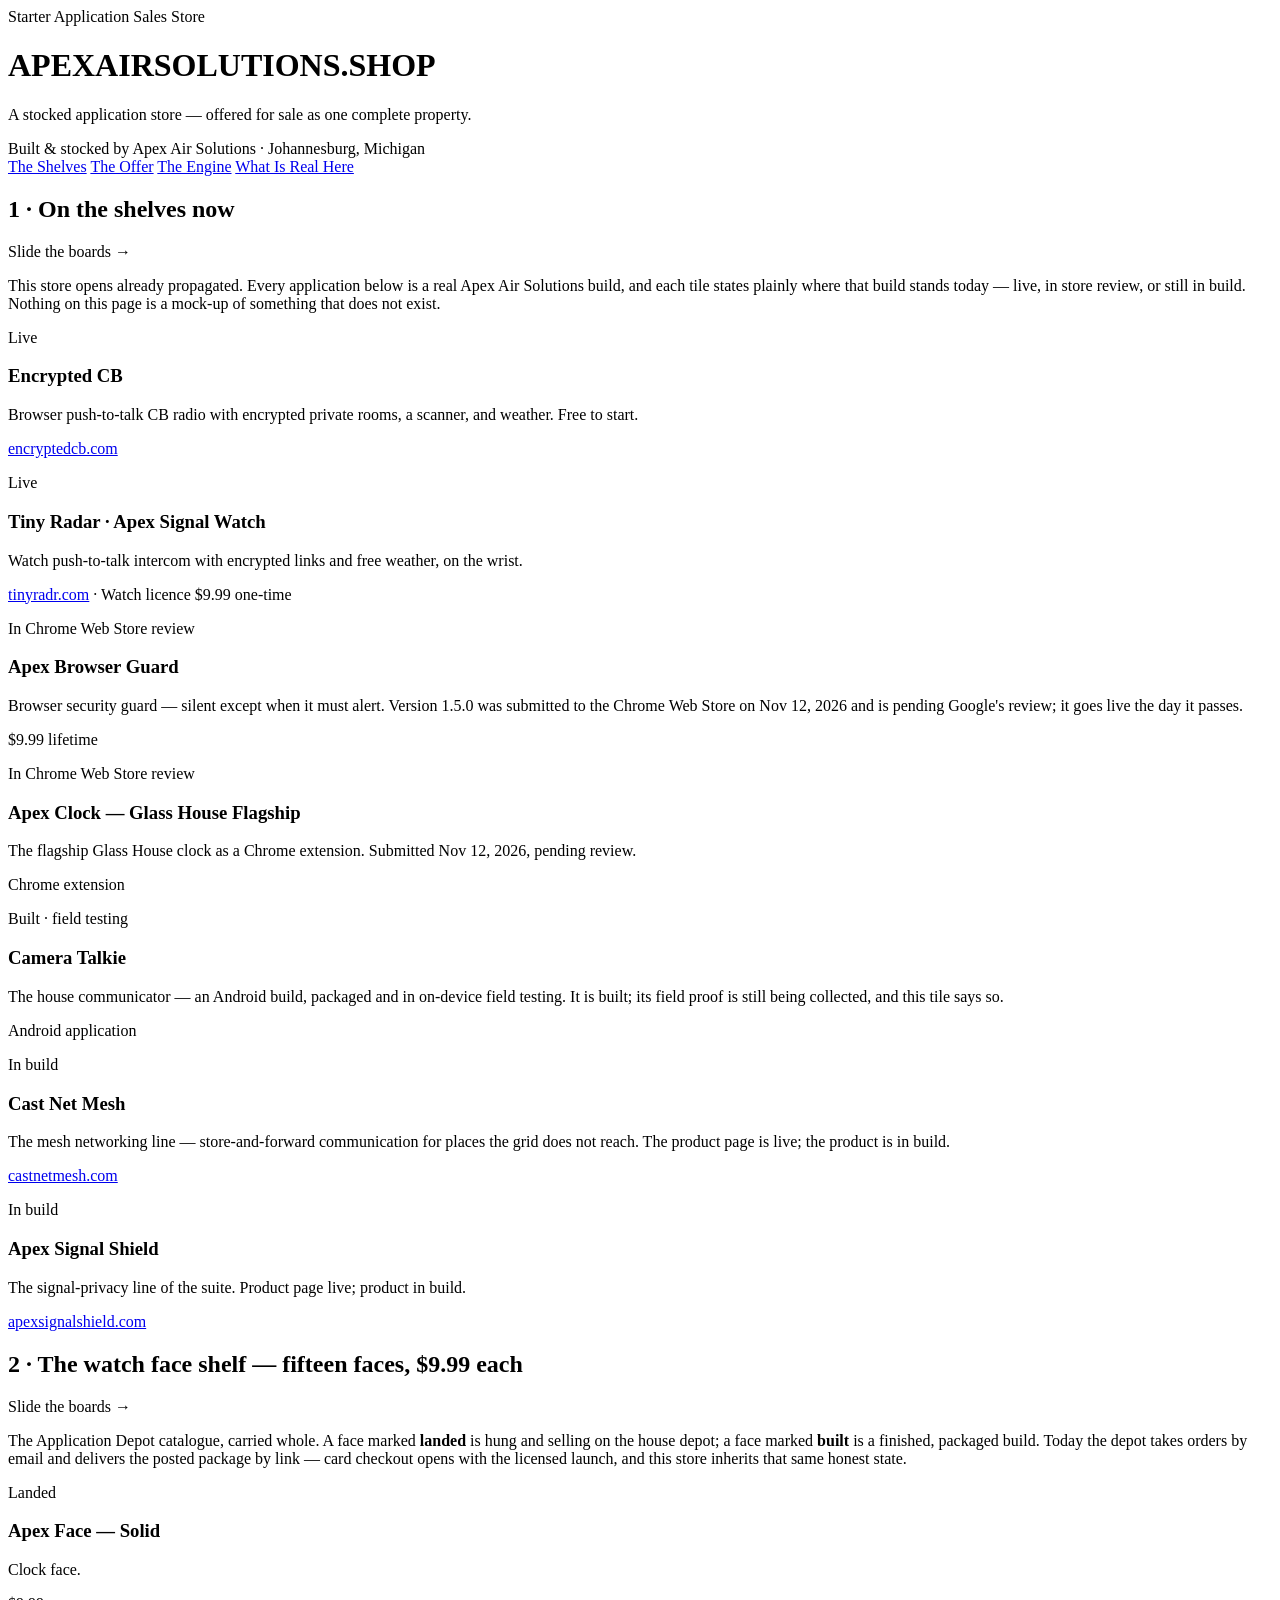
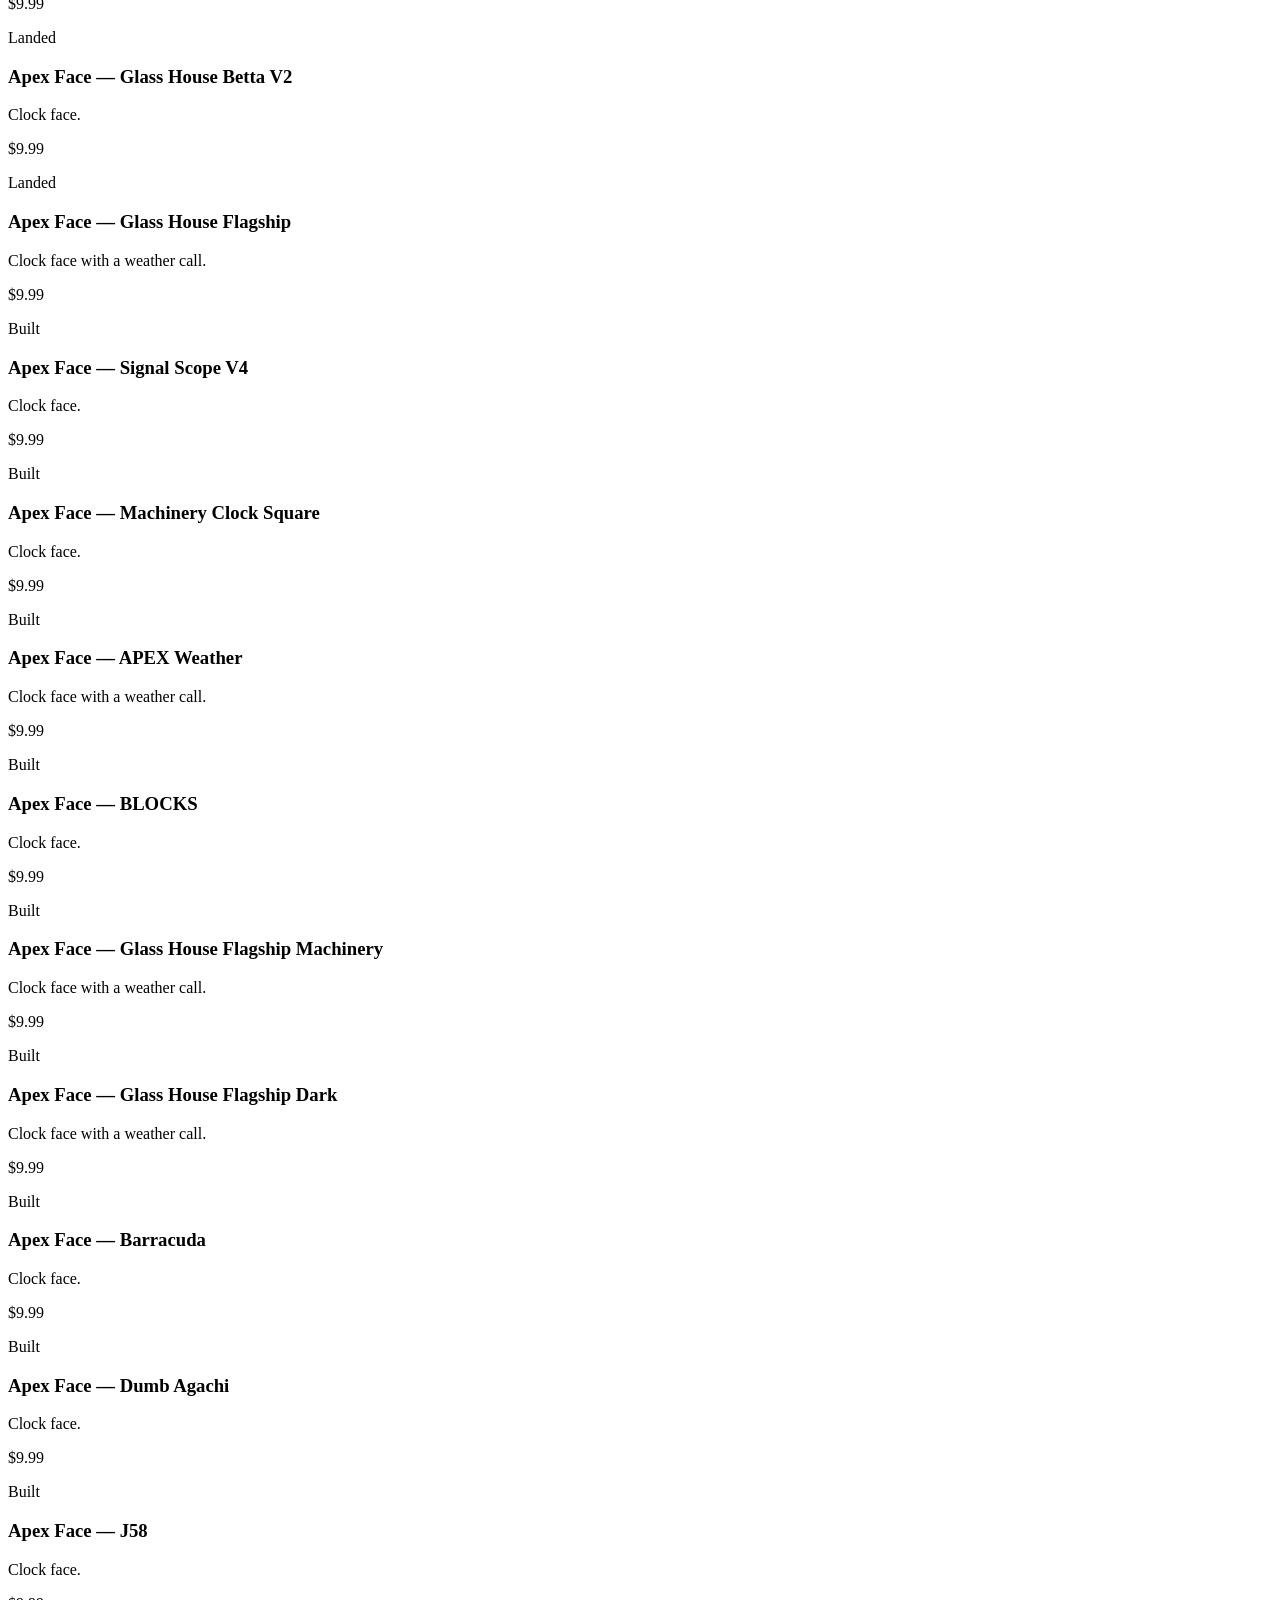
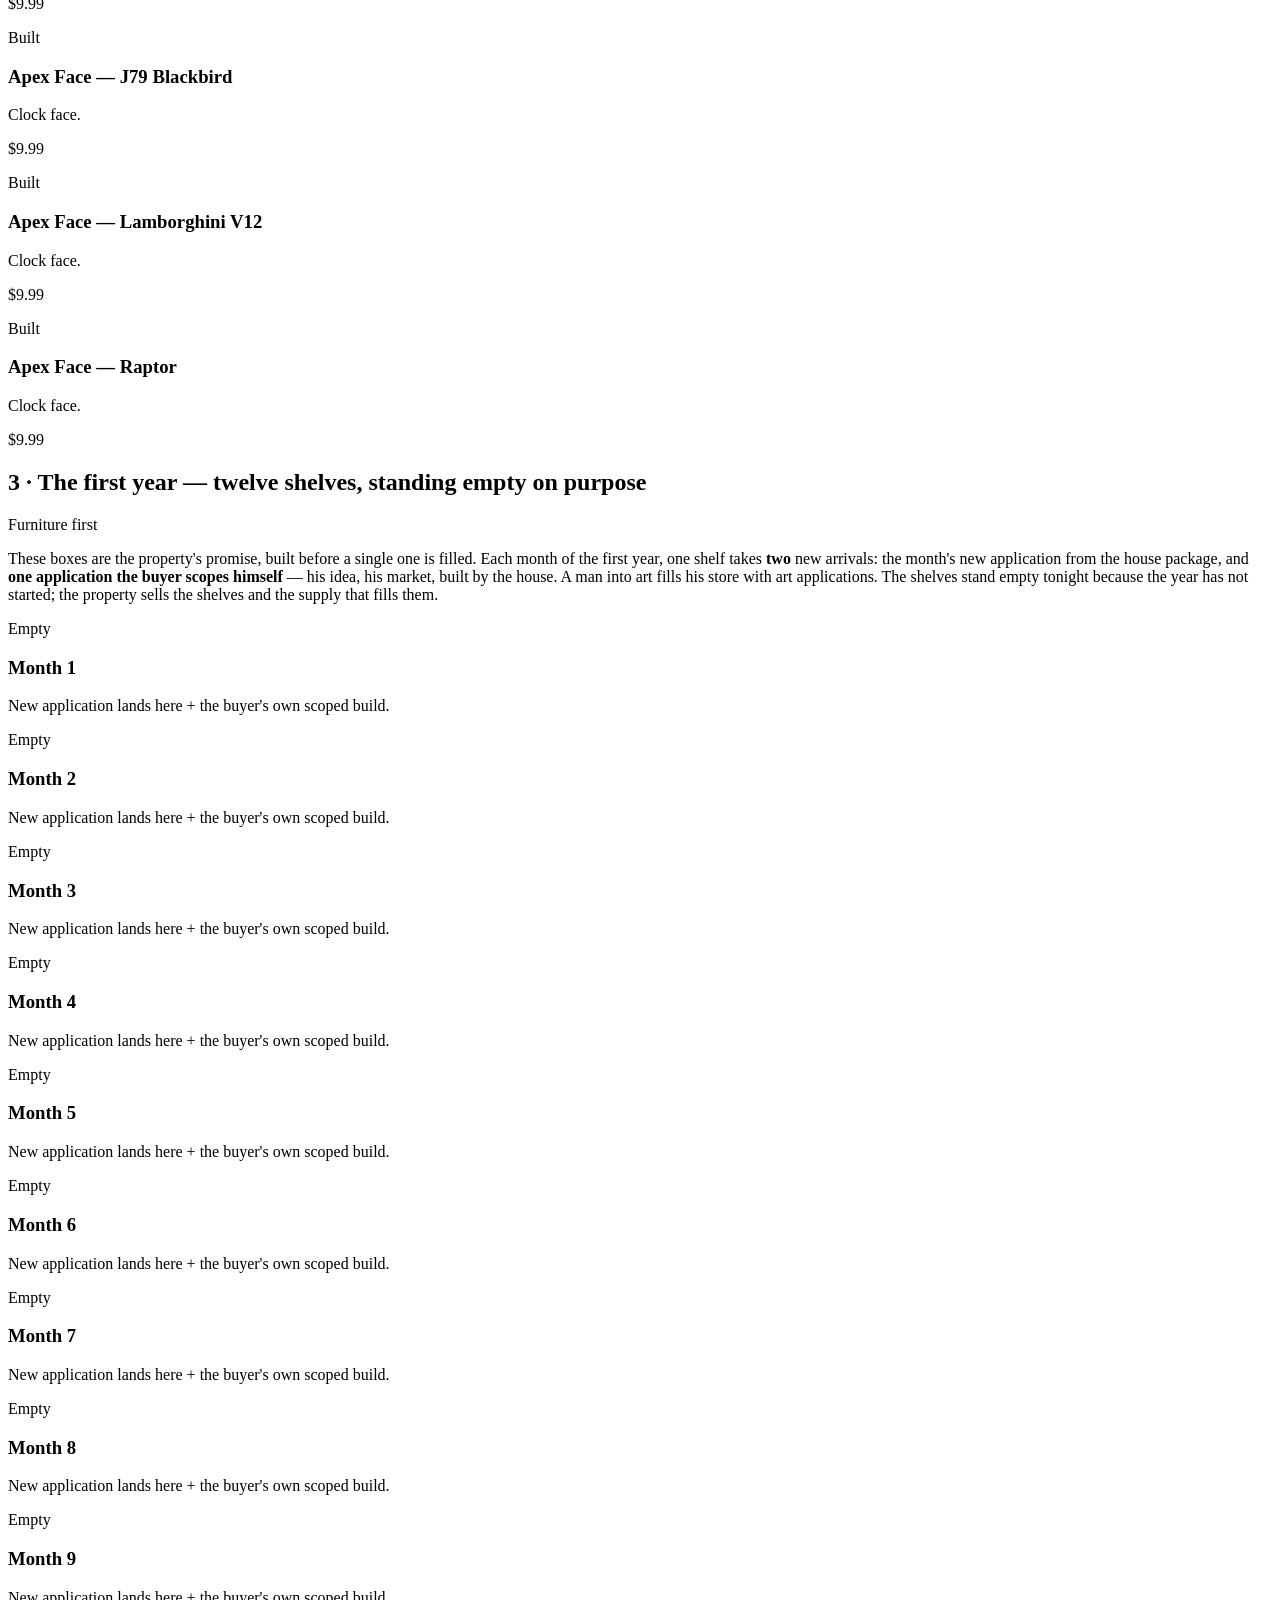
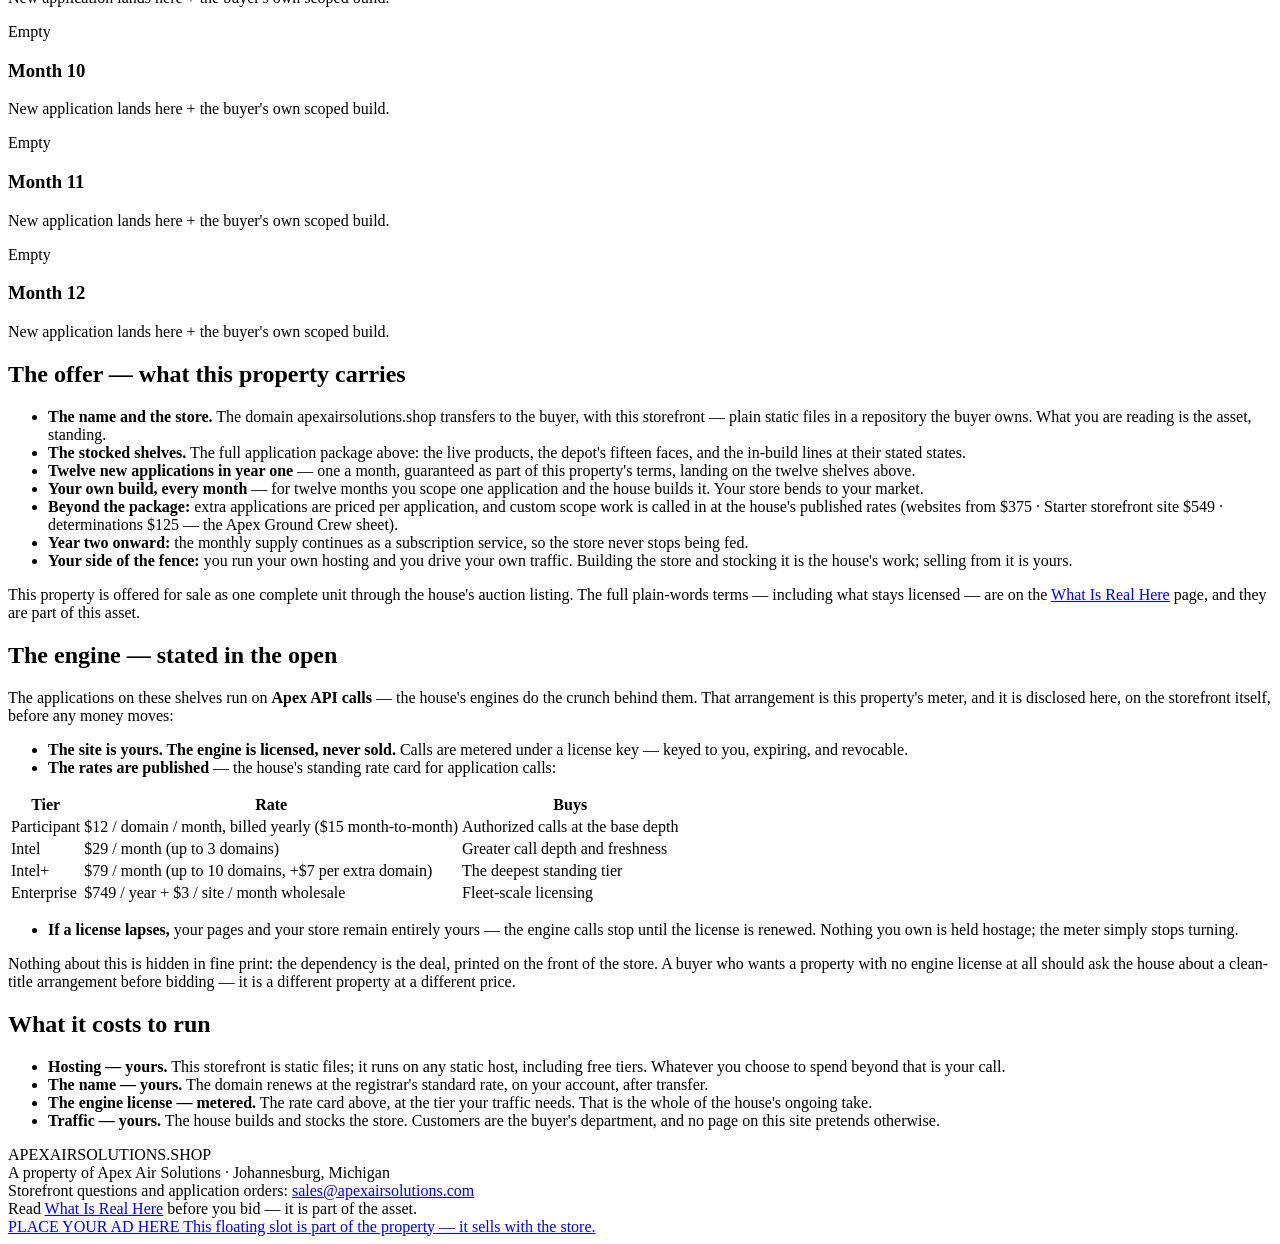
==== index.html @ f9493ea8 "Storefront property: index.html" ====
<!DOCTYPE html>
<html lang="en">
<head>
<meta charset="utf-8">
<meta name="viewport" content="width=device-width, initial-scale=1">
<title>APEXAIRSOLUTIONS.SHOP — a starter application sales store · an Apex Air Solutions property</title>
<meta name="description" content="A turnkey application sales storefront, stocked with the Apex application package: live radio and watch applications, fifteen watch faces, and a guaranteed new application every month for a year. Offered for sale as one complete property — name, store, and shelves.">
<link rel="canonical" href="https://apexairsolutions.shop/">
<meta property="og:title" content="APEXAIRSOLUTIONS.SHOP — a starter application sales store">
<meta property="og:description" content="A stocked, running application store offered for sale as one complete property — domain name, storefront, and the Apex application package, with twelve new applications and twelve of your own builds across the first year.">
<meta property="og:url" content="https://apexairsolutions.shop/">
<meta property="og:type" content="website">
<meta name="robots" content="index, follow">
<meta name="theme-color" content="#111111">
<link rel="icon" href="data:image/svg+xml,%3Csvg xmlns='http://www.w3.org/2000/svg' viewBox='0 0 32 32'%3E%3Crect width='32' height='32' fill='%23111111'/%3E%3Cpath d='M16 6 L26 26 L21.5 26 L16 14.5 L10.5 26 L6 26 Z' fill='%23C8102E'/%3E%3C/svg%3E">
<script type="application/ld+json">
{"@context":"https://schema.org","@type":"Organization","name":"Apex Air Solutions","url":"https://apex-airsolutions.com/","address":{"@type":"PostalAddress","addressLocality":"Johannesburg","addressRegion":"MI","addressCountry":"US"}}
</script>
<link rel="stylesheet" href="style.css">
</head>
<body>
<div class="hero-bg" aria-hidden="true"></div>
<div class="frame" aria-hidden="true"><i></i><i></i><i></i><i></i></div>

<div class="wrap">

  <header class="masthead">
    <div class="kicker">Starter Application Sales Store</div>
    <h1><span data-brand="brand">APEXAIRSOLUTIONS.SHOP</span></h1>
    <p class="sub">A stocked application store — offered for sale as one complete property.</p>
    <div class="rule"></div>
    <div class="own">Built &amp; stocked by <span data-brand="owner">Apex Air Solutions</span> · Johannesburg, Michigan</div>
    <nav>
      <a href="#shelves">The Shelves</a>
      <a href="#offer">The Offer</a>
      <a href="#engine">The Engine</a>
      <a href="trust.html">What Is Real Here</a>
    </nav>
  </header>

  <section class="sheet" id="shelves">
    <div class="board-head">
      <h2><span class="no">1 ·</span> On the shelves now</h2>
      <span class="hint">Slide the boards →</span>
    </div>
    <p class="lede">This store opens already propagated. Every application below is a real
    <span data-brand="owner">Apex Air Solutions</span> build, and each tile states plainly where that
    build stands today — live, in store review, or still in build. Nothing on this page is a mock-up
    of something that does not exist.</p>

    <div class="rail">
      <article class="tile">
        <span class="badge">Live</span>
        <h3>Encrypted CB</h3>
        <p>Browser push-to-talk CB radio with encrypted private rooms, a scanner, and weather.
        Free to start.</p>
        <p class="price"><a href="https://encryptedcb.com">encryptedcb.com</a></p>
      </article>
      <article class="tile">
        <span class="badge">Live</span>
        <h3>Tiny Radar · Apex Signal Watch</h3>
        <p>Watch push-to-talk intercom with encrypted links and free weather, on the wrist.</p>
        <p class="price"><a href="https://tinyradr.com">tinyradr.com</a> · Watch licence $9.99 one-time</p>
      </article>
      <article class="tile">
        <span class="badge review">In Chrome Web Store review</span>
        <h3>Apex Browser Guard</h3>
        <p>Browser security guard — silent except when it must alert. Version 1.5.0 was submitted
        to the Chrome Web Store on Nov 12, 2026 and is pending Google's review; it goes live the
        day it passes.</p>
        <p class="price">$9.99 lifetime</p>
      </article>
      <article class="tile">
        <span class="badge review">In Chrome Web Store review</span>
        <h3>Apex Clock — Glass House Flagship</h3>
        <p>The flagship Glass House clock as a Chrome extension. Submitted Nov 12, 2026,
        pending review.</p>
        <p class="price">Chrome extension</p>
      </article>
      <article class="tile">
        <span class="badge build">Built · field testing</span>
        <h3>Camera Talkie</h3>
        <p>The house communicator — an Android build, packaged and in on-device field testing.
        It is built; its field proof is still being collected, and this tile says so.</p>
        <p class="price">Android application</p>
      </article>
      <article class="tile">
        <span class="badge build">In build</span>
        <h3>Cast Net Mesh</h3>
        <p>The mesh networking line — store-and-forward communication for places the grid
        does not reach. The product page is live; the product is in build.</p>
        <p class="price"><a href="https://castnetmesh.com">castnetmesh.com</a></p>
      </article>
      <article class="tile">
        <span class="badge build">In build</span>
        <h3>Apex Signal Shield</h3>
        <p>The signal-privacy line of the suite. Product page live; product in build.</p>
        <p class="price"><a href="https://apexsignalshield.com">apexsignalshield.com</a></p>
      </article>
    </div>

    <div class="board-head">
      <h2><span class="no">2 ·</span> The watch face shelf — fifteen faces, $9.99 each</h2>
      <span class="hint">Slide the boards →</span>
    </div>
    <p class="lede">The Application Depot catalogue, carried whole. A face marked <b>landed</b> is
    hung and selling on the house depot; a face marked <b>built</b> is a finished, packaged build.
    Today the depot takes orders by email and delivers the posted package by link — card checkout
    opens with the licensed launch, and this store inherits that same honest state.</p>

    <div class="rail">
      <article class="tile"><span class="badge house">Landed</span><h3>Apex Face — Solid</h3><p>Clock face.</p><p class="price">$9.99</p></article>
      <article class="tile"><span class="badge house">Landed</span><h3>Apex Face — Glass House Betta V2</h3><p>Clock face.</p><p class="price">$9.99</p></article>
      <article class="tile"><span class="badge house">Landed</span><h3>Apex Face — Glass House Flagship</h3><p>Clock face with a weather call.</p><p class="price">$9.99</p></article>
      <article class="tile"><span class="badge">Built</span><h3>Apex Face — Signal Scope V4</h3><p>Clock face.</p><p class="price">$9.99</p></article>
      <article class="tile"><span class="badge">Built</span><h3>Apex Face — Machinery Clock Square</h3><p>Clock face.</p><p class="price">$9.99</p></article>
      <article class="tile"><span class="badge">Built</span><h3>Apex Face — APEX Weather</h3><p>Clock face with a weather call.</p><p class="price">$9.99</p></article>
      <article class="tile"><span class="badge">Built</span><h3>Apex Face — BLOCKS</h3><p>Clock face.</p><p class="price">$9.99</p></article>
      <article class="tile"><span class="badge">Built</span><h3>Apex Face — Glass House Flagship Machinery</h3><p>Clock face with a weather call.</p><p class="price">$9.99</p></article>
      <article class="tile"><span class="badge">Built</span><h3>Apex Face — Glass House Flagship Dark</h3><p>Clock face with a weather call.</p><p class="price">$9.99</p></article>
      <article class="tile"><span class="badge">Built</span><h3>Apex Face — Barracuda</h3><p>Clock face.</p><p class="price">$9.99</p></article>
      <article class="tile"><span class="badge">Built</span><h3>Apex Face — Dumb Agachi</h3><p>Clock face.</p><p class="price">$9.99</p></article>
      <article class="tile"><span class="badge">Built</span><h3>Apex Face — J58</h3><p>Clock face.</p><p class="price">$9.99</p></article>
      <article class="tile"><span class="badge">Built</span><h3>Apex Face — J79 Blackbird</h3><p>Clock face.</p><p class="price">$9.99</p></article>
      <article class="tile"><span class="badge">Built</span><h3>Apex Face — Lamborghini V12</h3><p>Clock face.</p><p class="price">$9.99</p></article>
      <article class="tile"><span class="badge">Built</span><h3>Apex Face — Raptor</h3><p>Clock face.</p><p class="price">$9.99</p></article>
    </div>

    <div class="board-head">
      <h2><span class="no">3 ·</span> The first year — twelve shelves, standing empty on purpose</h2>
      <span class="hint">Furniture first</span>
    </div>
    <p class="lede">These boxes are the property's promise, built before a single one is filled.
    Each month of the first year, one shelf takes <b>two</b> new arrivals: the month's new
    application from the house package, and <b>one application the buyer scopes himself</b> —
    his idea, his market, built by the house. A man into art fills his store with art
    applications. The shelves stand empty tonight because the year has not started;
    the property sells the shelves and the supply that fills them.</p>

    <div class="rail">
      <article class="tile empty"><span class="badge empty">Empty</span><h3>Month 1</h3><p>New application lands here + the buyer's own scoped build.</p></article>
      <article class="tile empty"><span class="badge empty">Empty</span><h3>Month 2</h3><p>New application lands here + the buyer's own scoped build.</p></article>
      <article class="tile empty"><span class="badge empty">Empty</span><h3>Month 3</h3><p>New application lands here + the buyer's own scoped build.</p></article>
      <article class="tile empty"><span class="badge empty">Empty</span><h3>Month 4</h3><p>New application lands here + the buyer's own scoped build.</p></article>
      <article class="tile empty"><span class="badge empty">Empty</span><h3>Month 5</h3><p>New application lands here + the buyer's own scoped build.</p></article>
      <article class="tile empty"><span class="badge empty">Empty</span><h3>Month 6</h3><p>New application lands here + the buyer's own scoped build.</p></article>
      <article class="tile empty"><span class="badge empty">Empty</span><h3>Month 7</h3><p>New application lands here + the buyer's own scoped build.</p></article>
      <article class="tile empty"><span class="badge empty">Empty</span><h3>Month 8</h3><p>New application lands here + the buyer's own scoped build.</p></article>
      <article class="tile empty"><span class="badge empty">Empty</span><h3>Month 9</h3><p>New application lands here + the buyer's own scoped build.</p></article>
      <article class="tile empty"><span class="badge empty">Empty</span><h3>Month 10</h3><p>New application lands here + the buyer's own scoped build.</p></article>
      <article class="tile empty"><span class="badge empty">Empty</span><h3>Month 11</h3><p>New application lands here + the buyer's own scoped build.</p></article>
      <article class="tile empty"><span class="badge empty">Empty</span><h3>Month 12</h3><p>New application lands here + the buyer's own scoped build.</p></article>
    </div>
  </section>

  <section class="panel" id="offer">
    <h2>The offer — what this property carries</h2>
    <ul>
      <li><b>The name and the store.</b> The domain <span data-brand="domain">apexairsolutions.shop</span>
      transfers to the buyer, with this storefront — plain static files in a repository the buyer
      owns. What you are reading is the asset, standing.</li>
      <li><b>The stocked shelves.</b> The full application package above: the live products, the
      depot's fifteen faces, and the in-build lines at their stated states.</li>
      <li><b>Twelve new applications in year one</b> — one a month, guaranteed as part of this
      property's terms, landing on the twelve shelves above.</li>
      <li><b>Your own build, every month</b> — for twelve months you scope one application and the
      house builds it. Your store bends to your market.</li>
      <li><b>Beyond the package:</b> extra applications are priced per application, and custom
      scope work is called in at the house's published rates (websites from $375 · Starter
      storefront site $549 · determinations $125 — the Apex Ground Crew sheet).</li>
      <li><b>Year two onward:</b> the monthly supply continues as a subscription service, so the
      store never stops being fed.</li>
      <li><b>Your side of the fence:</b> you run your own hosting and you drive your own traffic.
      Building the store and stocking it is the house's work; selling from it is yours.</li>
    </ul>
    <p class="note">This property is offered for sale as one complete unit through the house's
    auction listing. The full plain-words terms — including what stays licensed — are on the
    <a href="trust.html">What Is Real Here</a> page, and they are part of this asset.</p>
  </section>

  <section class="panel" id="engine">
    <h2>The engine — stated in the open</h2>
    <p>The applications on these shelves run on <b>Apex API calls</b> — the house's engines do the
    crunch behind them. That arrangement is this property's meter, and it is disclosed here, on
    the storefront itself, before any money moves:</p>
    <ul>
      <li><b>The site is yours. The engine is licensed, never sold.</b> Calls are metered under a
      license key — keyed to you, expiring, and revocable.</li>
      <li><b>The rates are published</b> — the house's standing rate card for application calls:</li>
    </ul>
    <table class="rates">
      <tr><th>Tier</th><th>Rate</th><th>Buys</th></tr>
      <tr><td>Participant</td><td>$12 / domain / month, billed yearly ($15 month-to-month)</td><td>Authorized calls at the base depth</td></tr>
      <tr><td>Intel</td><td>$29 / month (up to 3 domains)</td><td>Greater call depth and freshness</td></tr>
      <tr><td>Intel+</td><td>$79 / month (up to 10 domains, +$7 per extra domain)</td><td>The deepest standing tier</td></tr>
      <tr><td>Enterprise</td><td>$749 / year + $3 / site / month wholesale</td><td>Fleet-scale licensing</td></tr>
    </table>
    <ul>
      <li><b>If a license lapses,</b> your pages and your store remain entirely yours — the engine
      calls stop until the license is renewed. Nothing you own is held hostage; the meter simply
      stops turning.</li>
    </ul>
    <p class="note">Nothing about this is hidden in fine print: the dependency is the deal,
    printed on the front of the store. A buyer who wants a property with no engine license at
    all should ask the house about a clean-title arrangement before bidding — it is a different
    property at a different price.</p>
  </section>

  <section class="panel" id="costs">
    <h2>What it costs to run</h2>
    <ul>
      <li><b>Hosting — yours.</b> This storefront is static files; it runs on any static host,
      including free tiers. Whatever you choose to spend beyond that is your call.</li>
      <li><b>The name — yours.</b> The domain renews at the registrar's standard rate, on your
      account, after transfer.</li>
      <li><b>The engine license — metered.</b> The rate card above, at the tier your traffic
      needs. That is the whole of the house's ongoing take.</li>
      <li><b>Traffic — yours.</b> The house builds and stocks the store. Customers are the
      buyer's department, and no page on this site pretends otherwise.</li>
    </ul>
  </section>

  <footer>
    <div class="brandline"><span data-brand="brand">APEXAIRSOLUTIONS.SHOP</span></div>
    A property of <span data-brand="owner">Apex Air Solutions</span> · Johannesburg, Michigan<br>
    Storefront questions and application orders: <a href="mailto:sales@apexairsolutions.com">sales@apexairsolutions.com</a><br>
    Read <a href="trust.html">What Is Real Here</a> before you bid — it is part of the asset.
  </footer>

</div>

<a class="ad-tile" href="mailto:sales@apexairsolutions.com?subject=Ad%20slot%20on%20the%20storefront">
  <span class="big">PLACE YOUR AD HERE</span>
  <span class="small">This floating slot is part of the property — it sells with the store.</span>
</a>

<script src="site.js"></script>
</body>
</html>
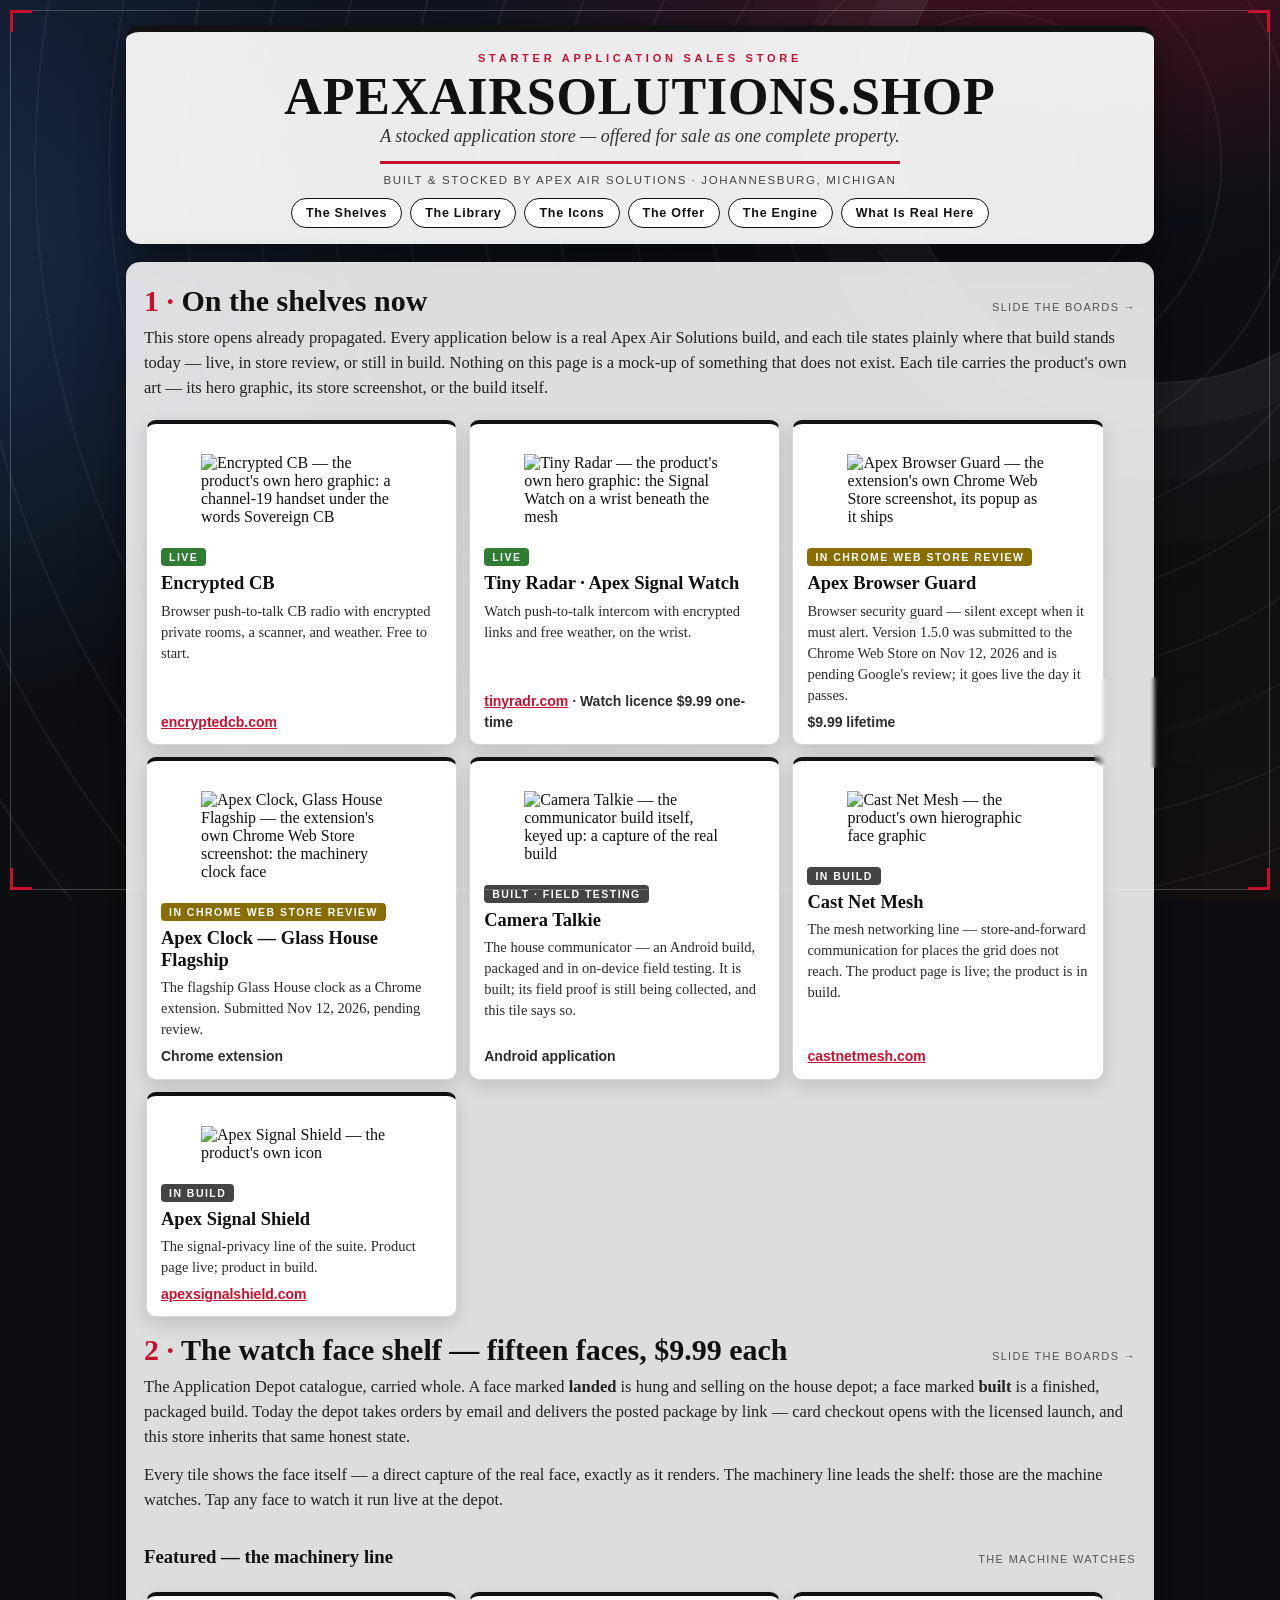
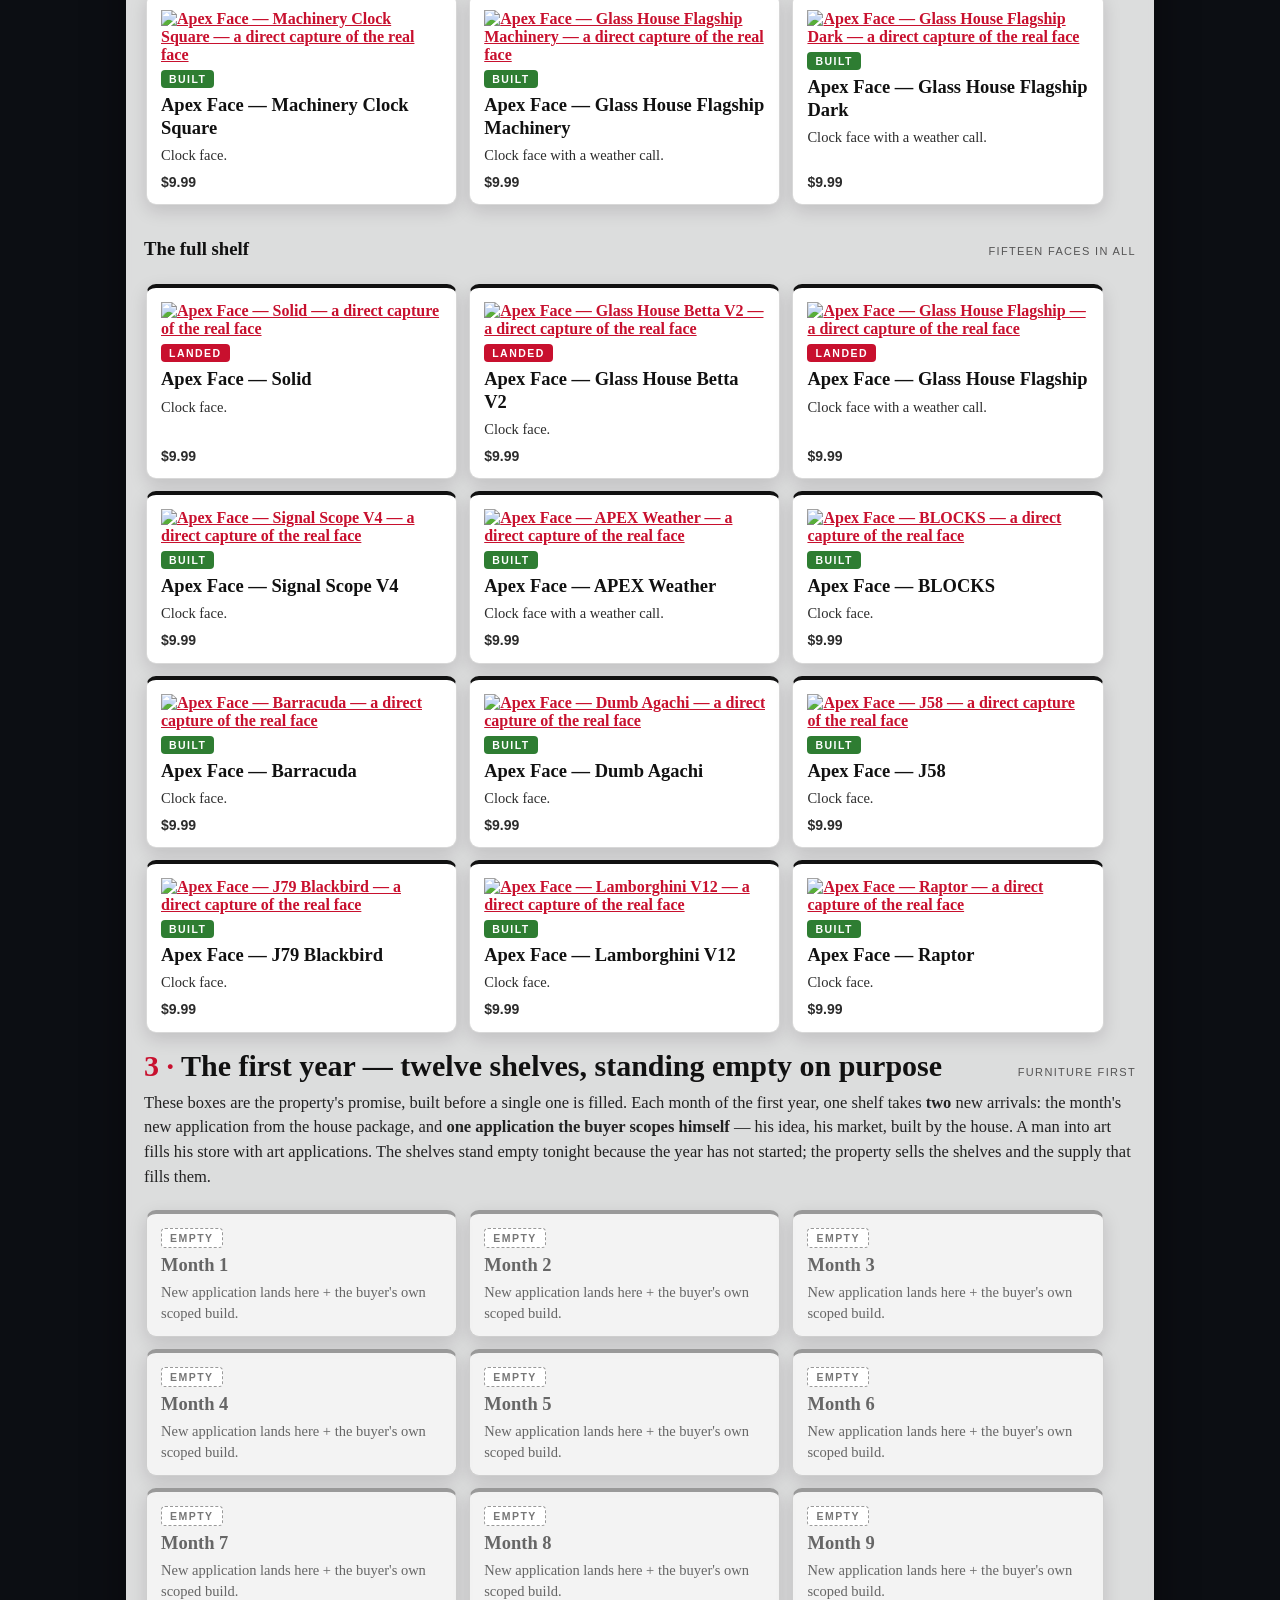
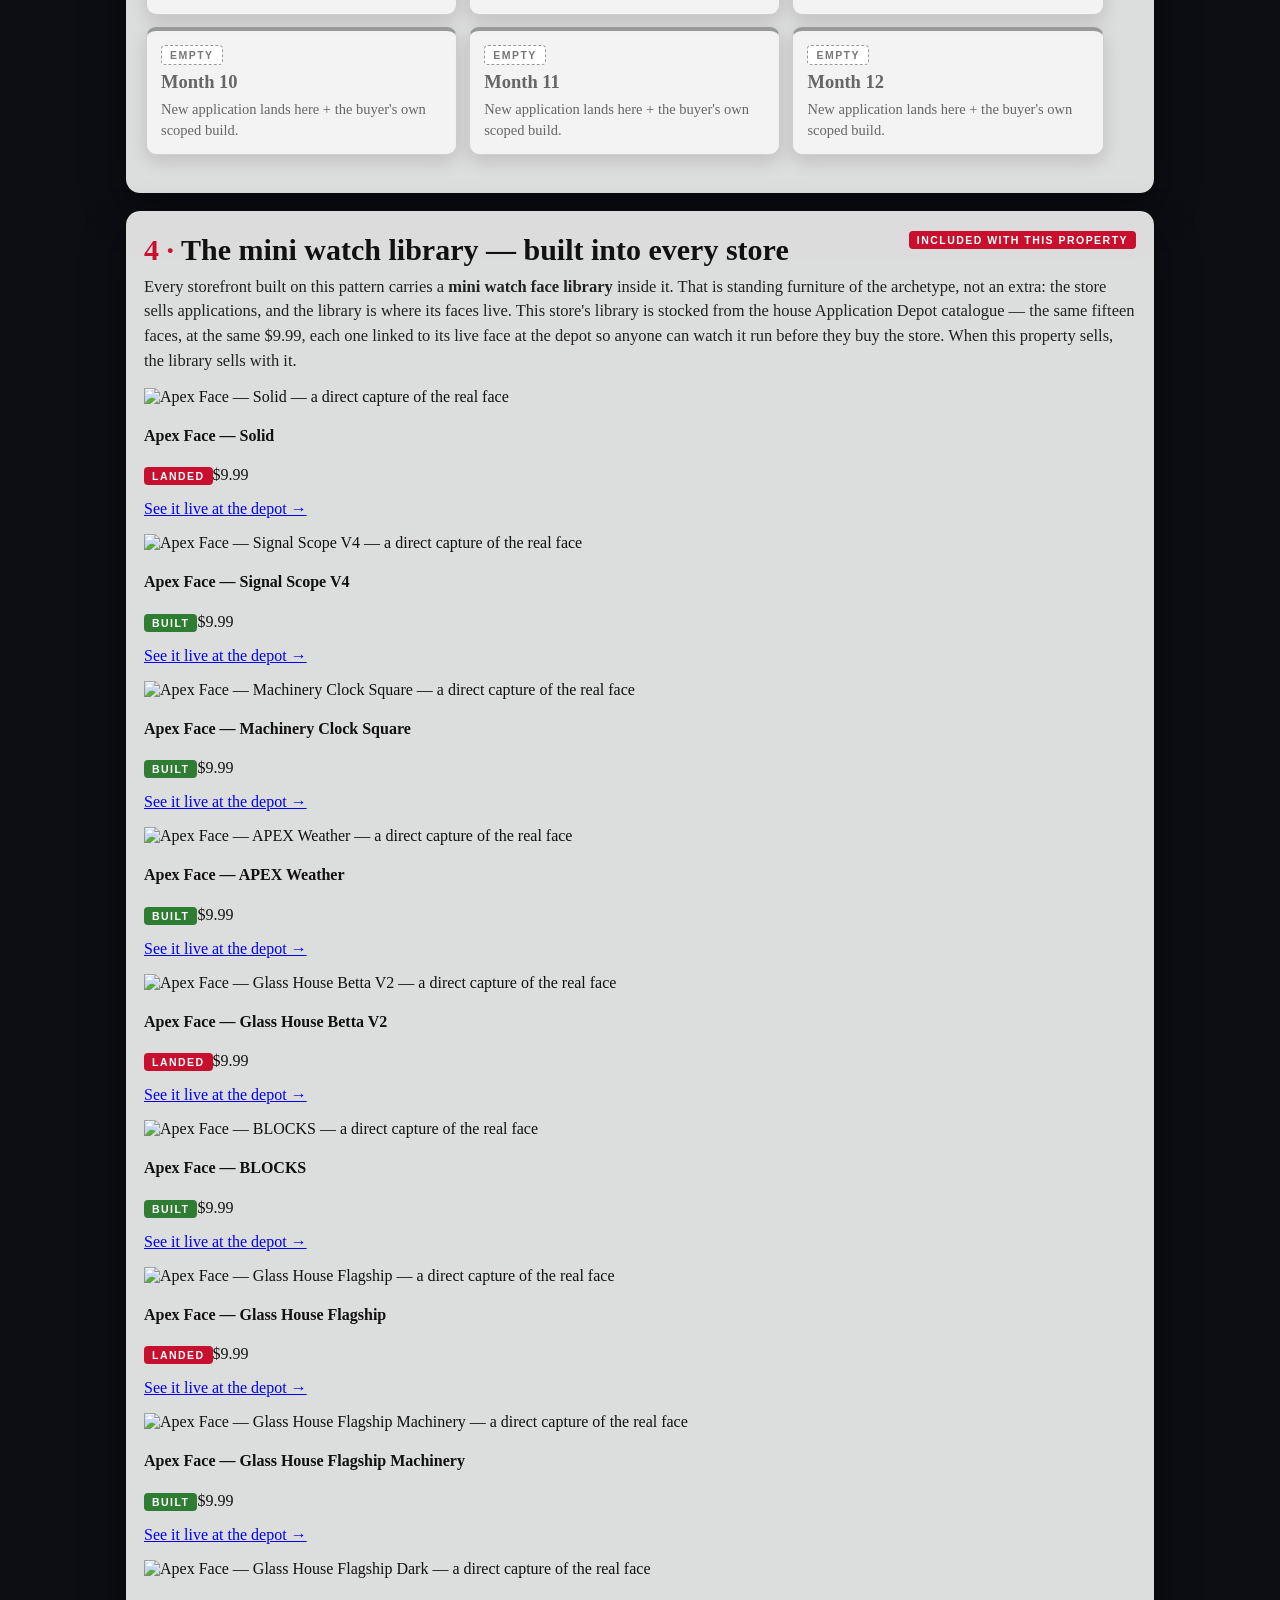
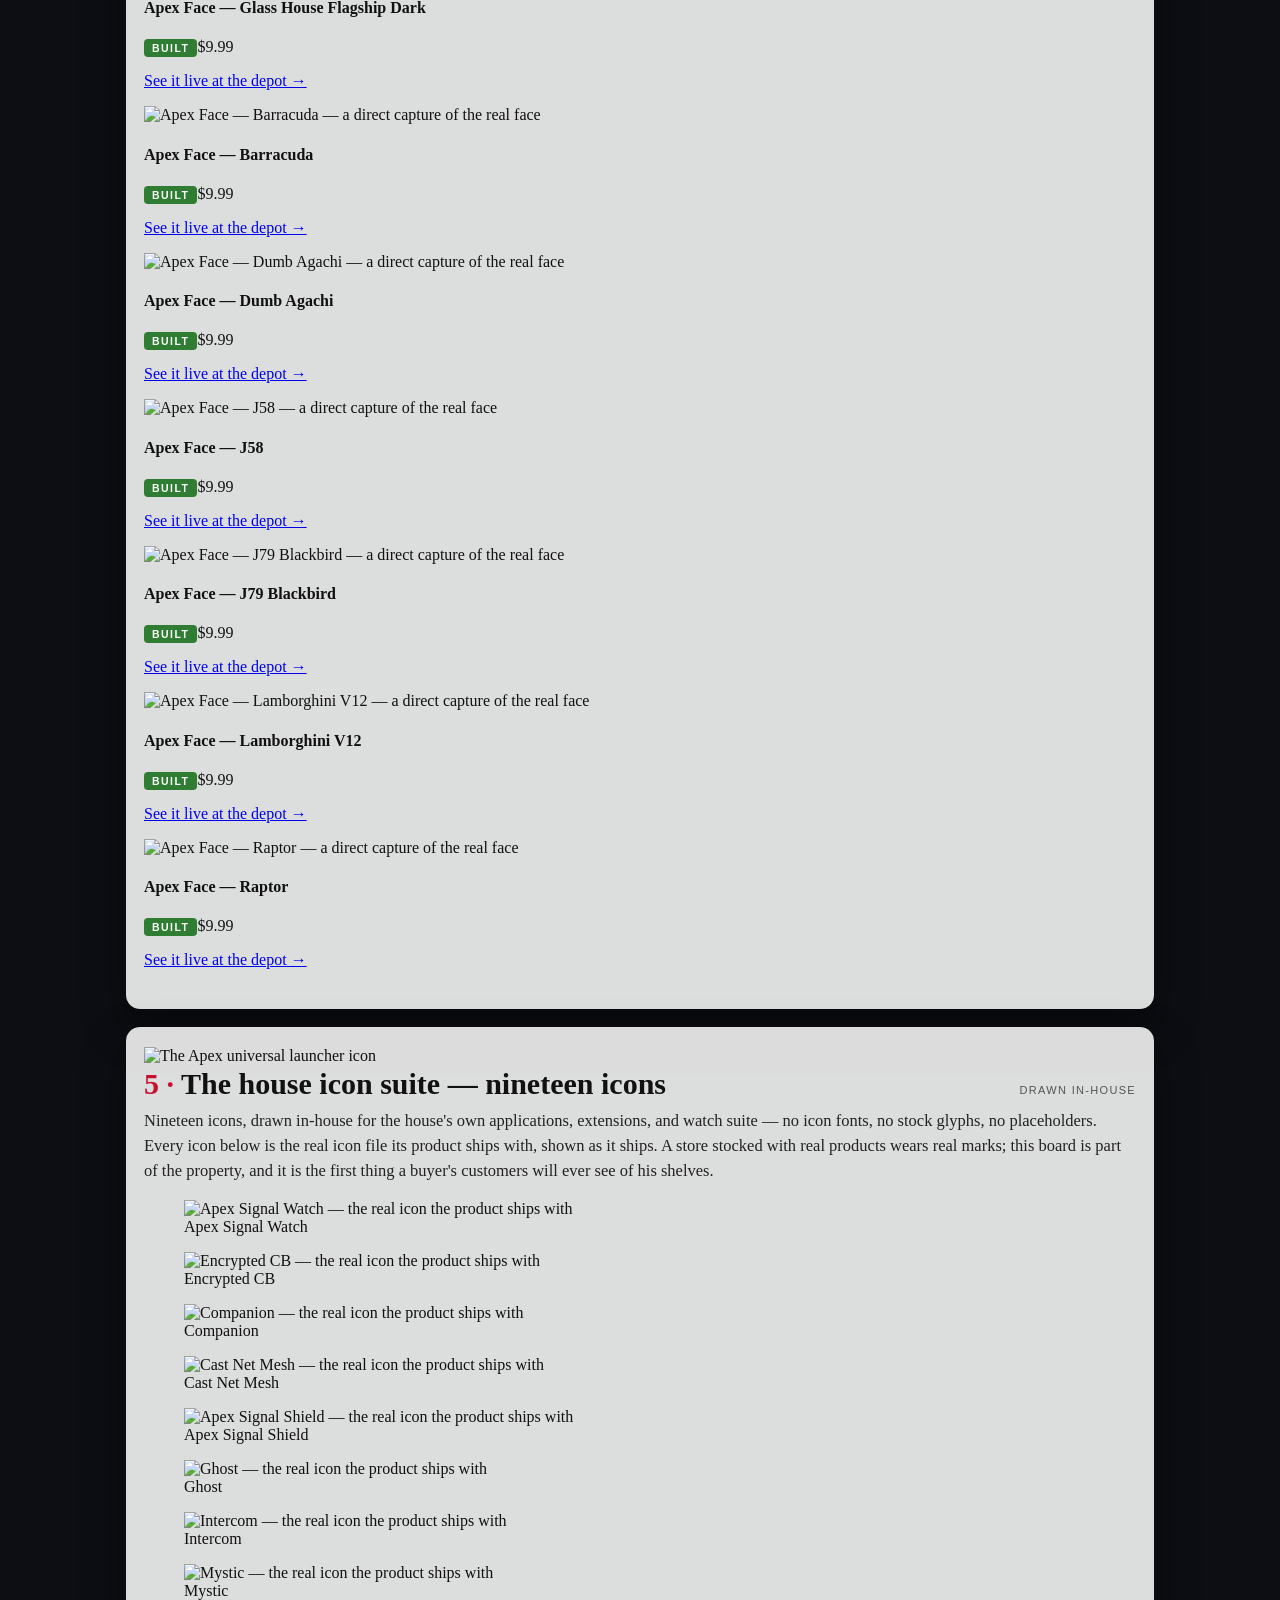
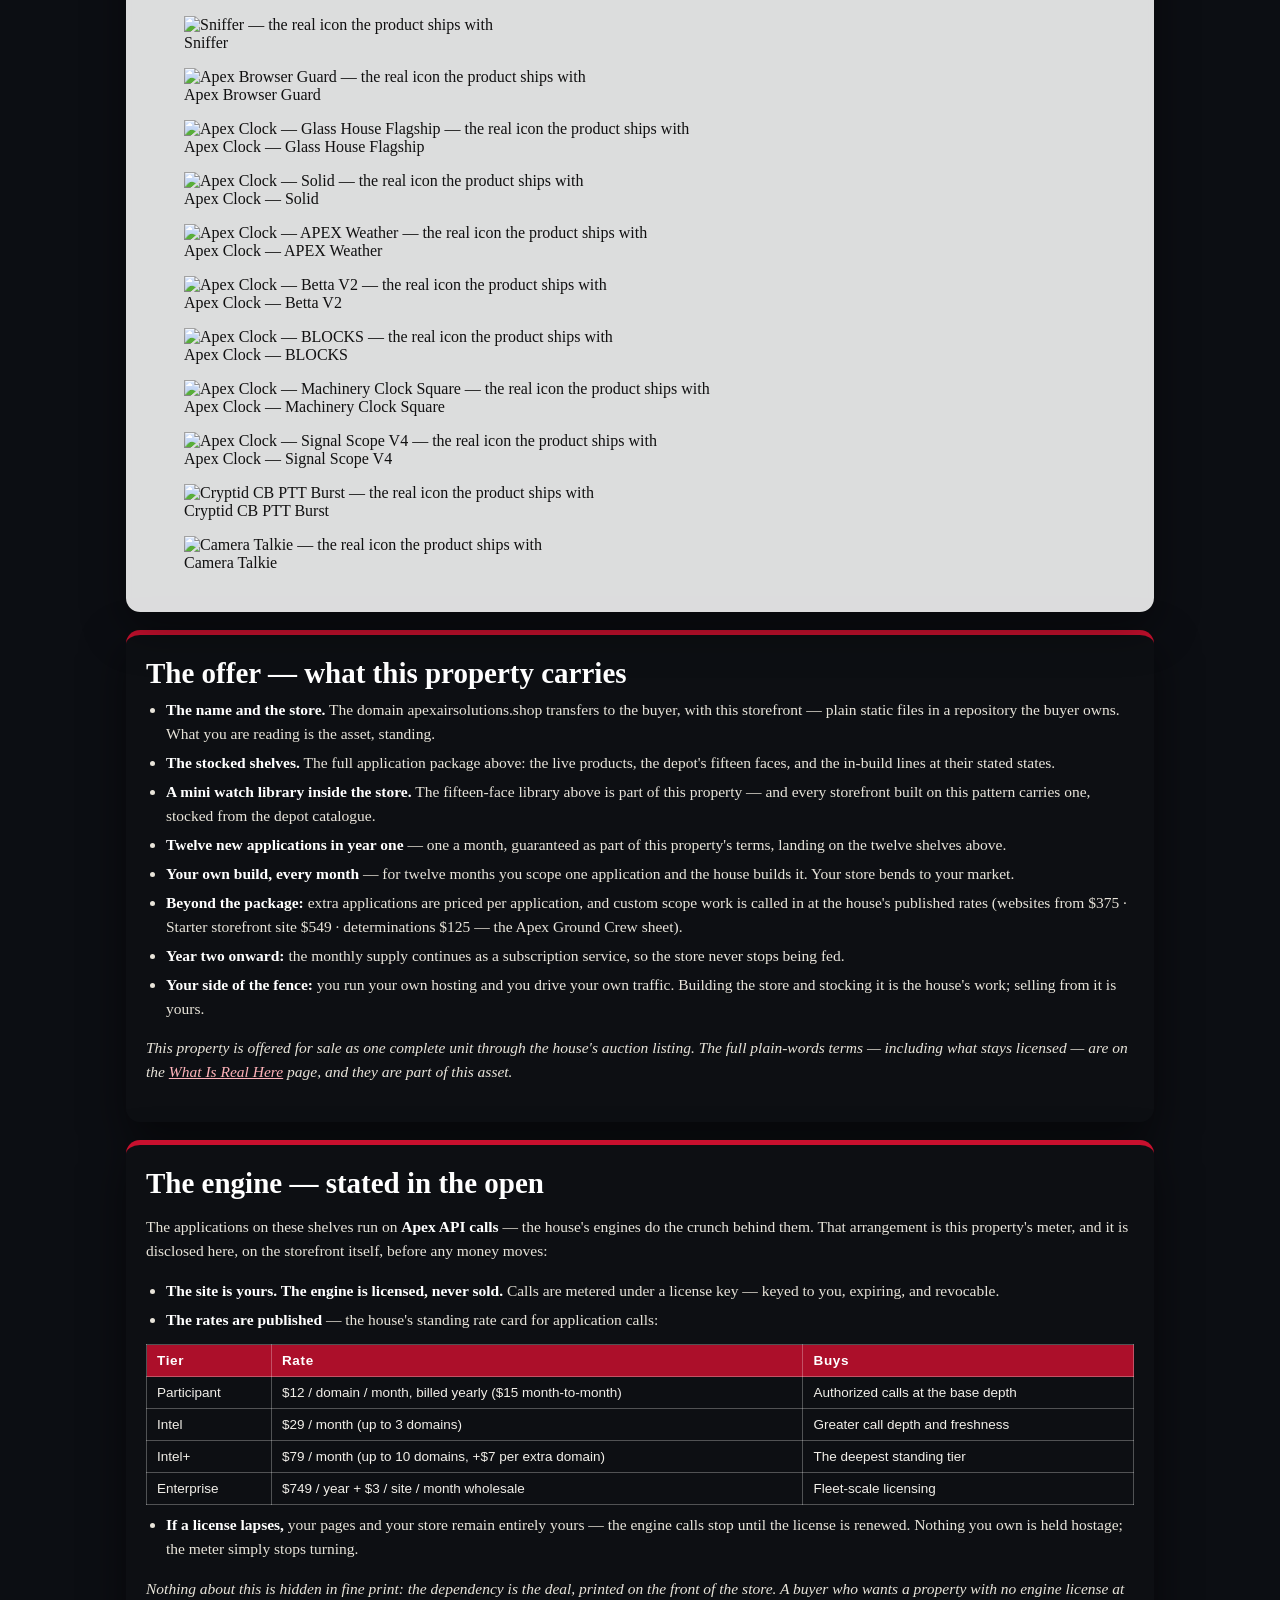
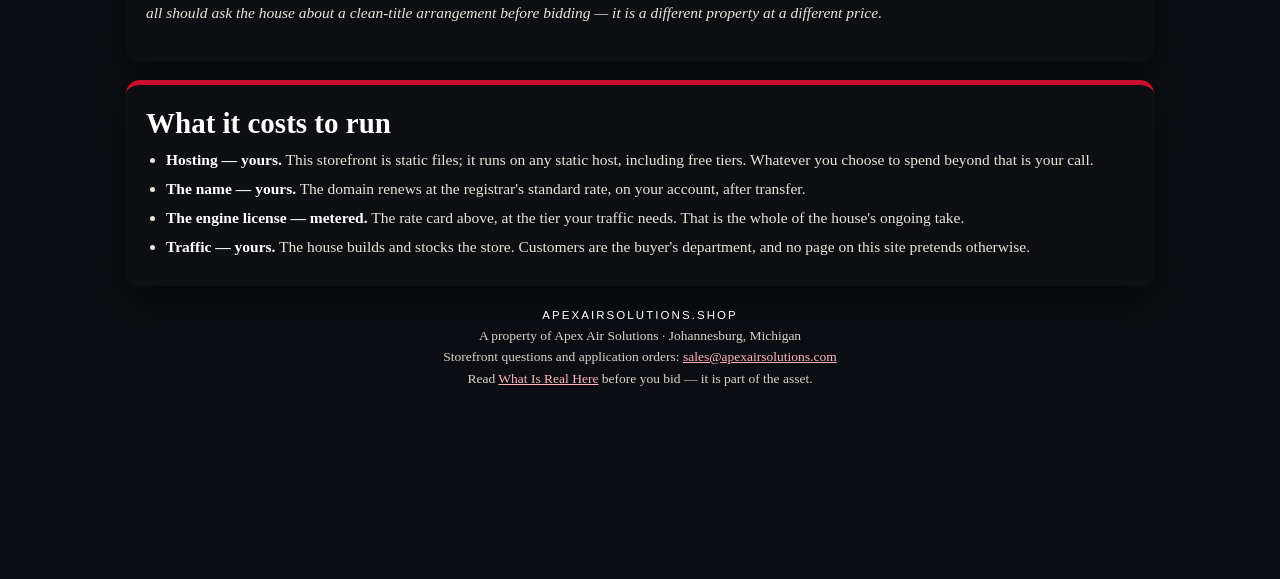
==== commit 2d948ddf: "art pass: index.html" ====
--- a/index.html
+++ b/index.html
@@ -32,6 +32,8 @@
     <div class="own">Built &amp; stocked by <span data-brand="owner">Apex Air Solutions</span> · Johannesburg, Michigan</div>
     <nav>
       <a href="#shelves">The Shelves</a>
+      <a href="#library">The Library</a>
+      <a href="#icons">The Icons</a>
       <a href="#offer">The Offer</a>
       <a href="#engine">The Engine</a>
       <a href="trust.html">What Is Real Here</a>
@@ -46,10 +48,12 @@
     <p class="lede">This store opens already propagated. Every application below is a real
     <span data-brand="owner">Apex Air Solutions</span> build, and each tile states plainly where that
     build stands today — live, in store review, or still in build. Nothing on this page is a mock-up
-    of something that does not exist.</p>
+    of something that does not exist. Each tile carries the product's own art — its hero graphic,
+    its store screenshot, or the build itself.</p>
 
     <div class="rail">
       <article class="tile">
+        <figure class="art"><img src="art/products/cb.jpg" alt="Encrypted CB — the product's own hero graphic: a channel-19 handset under the words Sovereign CB" loading="lazy"></figure>
         <span class="badge">Live</span>
         <h3>Encrypted CB</h3>
         <p>Browser push-to-talk CB radio with encrypted private rooms, a scanner, and weather.
@@ -57,12 +61,14 @@
         <p class="price"><a href="https://encryptedcb.com">encryptedcb.com</a></p>
       </article>
       <article class="tile">
+        <figure class="art"><img src="art/products/tinyradr.jpg" alt="Tiny Radar — the product's own hero graphic: the Signal Watch on a wrist beneath the mesh" loading="lazy"></figure>
         <span class="badge">Live</span>
         <h3>Tiny Radar · Apex Signal Watch</h3>
         <p>Watch push-to-talk intercom with encrypted links and free weather, on the wrist.</p>
         <p class="price"><a href="https://tinyradr.com">tinyradr.com</a> · Watch licence $9.99 one-time</p>
       </article>
       <article class="tile">
+        <figure class="art top"><img src="art/products/guard.jpg" alt="Apex Browser Guard — the extension's own Chrome Web Store screenshot, its popup as it ships" loading="lazy"></figure>
         <span class="badge review">In Chrome Web Store review</span>
         <h3>Apex Browser Guard</h3>
         <p>Browser security guard — silent except when it must alert. Version 1.5.0 was submitted
@@ -71,6 +77,7 @@
         <p class="price">$9.99 lifetime</p>
       </article>
       <article class="tile">
+        <figure class="art"><img src="art/products/flagship.jpg" alt="Apex Clock, Glass House Flagship — the extension's own Chrome Web Store screenshot: the machinery clock face" loading="lazy"></figure>
         <span class="badge review">In Chrome Web Store review</span>
         <h3>Apex Clock — Glass House Flagship</h3>
         <p>The flagship Glass House clock as a Chrome extension. Submitted Nov 12, 2026,
@@ -78,6 +85,7 @@
         <p class="price">Chrome extension</p>
       </article>
       <article class="tile">
+        <figure class="art"><img src="art/products/talkie.jpg" alt="Camera Talkie — the communicator build itself, keyed up: a capture of the real build" loading="lazy"></figure>
         <span class="badge build">Built · field testing</span>
         <h3>Camera Talkie</h3>
         <p>The house communicator — an Android build, packaged and in on-device field testing.
@@ -85,6 +93,7 @@
         <p class="price">Android application</p>
       </article>
       <article class="tile">
+        <figure class="art contain"><img src="art/products/castnet.jpg" alt="Cast Net Mesh — the product's own hierographic face graphic" loading="lazy"></figure>
         <span class="badge build">In build</span>
         <h3>Cast Net Mesh</h3>
         <p>The mesh networking line — store-and-forward communication for places the grid
@@ -92,6 +101,7 @@
         <p class="price"><a href="https://castnetmesh.com">castnetmesh.com</a></p>
       </article>
       <article class="tile">
+        <figure class="art contain"><img src="art/products/shield.jpg" alt="Apex Signal Shield — the product's own icon" loading="lazy"></figure>
         <span class="badge build">In build</span>
         <h3>Apex Signal Shield</h3>
         <p>The signal-privacy line of the suite. Product page live; product in build.</p>
@@ -99,7 +109,7 @@
       </article>
     </div>
 
-    <div class="board-head">
+    <div class="board-head" id="faces">
       <h2><span class="no">2 ·</span> The watch face shelf — fifteen faces, $9.99 each</h2>
       <span class="hint">Slide the boards →</span>
     </div>
@@ -107,23 +117,37 @@
     hung and selling on the house depot; a face marked <b>built</b> is a finished, packaged build.
     Today the depot takes orders by email and delivers the posted package by link — card checkout
     opens with the licensed launch, and this store inherits that same honest state.</p>
-
+    <p class="lede">Every tile shows the face itself — a direct capture of the real face, exactly
+    as it renders. The machinery line leads the shelf: those are the machine watches. Tap any
+    face to watch it run live at the depot.</p>
+
+    <div class="board-head sub">
+      <h3>Featured — the machinery line</h3>
+      <span class="hint">The machine watches</span>
+    </div>
+    <div class="rail featured">
+      <article class="tile featured"><a class="art square" href="https://tinyradr.com/faces/machinery-clock-square.html"><img src="art/faces/machinery-clock-square.jpg" alt="Apex Face — Machinery Clock Square — a direct capture of the real face" loading="lazy"></a><span class="badge">Built</span><h3>Apex Face — Machinery Clock Square</h3><p>Clock face.</p><p class="price">$9.99</p></article>
+      <article class="tile featured"><a class="art square" href="https://tinyradr.com/faces/glass-house-flagship-machinery.html"><img src="art/faces/glass-house-flagship-machinery.jpg" alt="Apex Face — Glass House Flagship Machinery — a direct capture of the real face" loading="lazy"></a><span class="badge">Built</span><h3>Apex Face — Glass House Flagship Machinery</h3><p>Clock face with a weather call.</p><p class="price">$9.99</p></article>
+      <article class="tile featured"><a class="art square" href="https://tinyradr.com/faces/glass-house-flagship-dark.html"><img src="art/faces/glass-house-flagship-dark.jpg" alt="Apex Face — Glass House Flagship Dark — a direct capture of the real face" loading="lazy"></a><span class="badge">Built</span><h3>Apex Face — Glass House Flagship Dark</h3><p>Clock face with a weather call.</p><p class="price">$9.99</p></article>
+    </div>
+
+    <div class="board-head sub">
+      <h3>The full shelf</h3>
+      <span class="hint">Fifteen faces in all</span>
+    </div>
     <div class="rail">
-      <article class="tile"><span class="badge house">Landed</span><h3>Apex Face — Solid</h3><p>Clock face.</p><p class="price">$9.99</p></article>
-      <article class="tile"><span class="badge house">Landed</span><h3>Apex Face — Glass House Betta V2</h3><p>Clock face.</p><p class="price">$9.99</p></article>
-      <article class="tile"><span class="badge house">Landed</span><h3>Apex Face — Glass House Flagship</h3><p>Clock face with a weather call.</p><p class="price">$9.99</p></article>
-      <article class="tile"><span class="badge">Built</span><h3>Apex Face — Signal Scope V4</h3><p>Clock face.</p><p class="price">$9.99</p></article>
-      <article class="tile"><span class="badge">Built</span><h3>Apex Face — Machinery Clock Square</h3><p>Clock face.</p><p class="price">$9.99</p></article>
-      <article class="tile"><span class="badge">Built</span><h3>Apex Face — APEX Weather</h3><p>Clock face with a weather call.</p><p class="price">$9.99</p></article>
-      <article class="tile"><span class="badge">Built</span><h3>Apex Face — BLOCKS</h3><p>Clock face.</p><p class="price">$9.99</p></article>
-      <article class="tile"><span class="badge">Built</span><h3>Apex Face — Glass House Flagship Machinery</h3><p>Clock face with a weather call.</p><p class="price">$9.99</p></article>
-      <article class="tile"><span class="badge">Built</span><h3>Apex Face — Glass House Flagship Dark</h3><p>Clock face with a weather call.</p><p class="price">$9.99</p></article>
-      <article class="tile"><span class="badge">Built</span><h3>Apex Face — Barracuda</h3><p>Clock face.</p><p class="price">$9.99</p></article>
-      <article class="tile"><span class="badge">Built</span><h3>Apex Face — Dumb Agachi</h3><p>Clock face.</p><p class="price">$9.99</p></article>
-      <article class="tile"><span class="badge">Built</span><h3>Apex Face — J58</h3><p>Clock face.</p><p class="price">$9.99</p></article>
-      <article class="tile"><span class="badge">Built</span><h3>Apex Face — J79 Blackbird</h3><p>Clock face.</p><p class="price">$9.99</p></article>
-      <article class="tile"><span class="badge">Built</span><h3>Apex Face — Lamborghini V12</h3><p>Clock face.</p><p class="price">$9.99</p></article>
-      <article class="tile"><span class="badge">Built</span><h3>Apex Face — Raptor</h3><p>Clock face.</p><p class="price">$9.99</p></article>
+      <article class="tile"><a class="art square" href="https://tinyradr.com/faces/personal-face-solid.html"><img src="art/faces/personal-face-solid.jpg" alt="Apex Face — Solid — a direct capture of the real face" loading="lazy"></a><span class="badge house">Landed</span><h3>Apex Face — Solid</h3><p>Clock face.</p><p class="price">$9.99</p></article>
+      <article class="tile"><a class="art square" href="https://tinyradr.com/faces/betta-v2.html"><img src="art/faces/betta-v2.jpg" alt="Apex Face — Glass House Betta V2 — a direct capture of the real face" loading="lazy"></a><span class="badge house">Landed</span><h3>Apex Face — Glass House Betta V2</h3><p>Clock face.</p><p class="price">$9.99</p></article>
+      <article class="tile"><a class="art square" href="https://tinyradr.com/faces/glass-house-flagship.html"><img src="art/faces/glass-house-flagship.jpg" alt="Apex Face — Glass House Flagship — a direct capture of the real face" loading="lazy"></a><span class="badge house">Landed</span><h3>Apex Face — Glass House Flagship</h3><p>Clock face with a weather call.</p><p class="price">$9.99</p></article>
+      <article class="tile"><a class="art square" href="https://tinyradr.com/faces/signal-scope-v4.html"><img src="art/faces/signal-scope-v4.jpg" alt="Apex Face — Signal Scope V4 — a direct capture of the real face" loading="lazy"></a><span class="badge">Built</span><h3>Apex Face — Signal Scope V4</h3><p>Clock face.</p><p class="price">$9.99</p></article>
+      <article class="tile"><a class="art square" href="https://tinyradr.com/faces/apex-weather.html"><img src="art/faces/apex-weather.jpg" alt="Apex Face — APEX Weather — a direct capture of the real face" loading="lazy"></a><span class="badge">Built</span><h3>Apex Face — APEX Weather</h3><p>Clock face with a weather call.</p><p class="price">$9.99</p></article>
+      <article class="tile"><a class="art square" href="https://tinyradr.com/faces/blocks.html"><img src="art/faces/blocks.jpg" alt="Apex Face — BLOCKS — a direct capture of the real face" loading="lazy"></a><span class="badge">Built</span><h3>Apex Face — BLOCKS</h3><p>Clock face.</p><p class="price">$9.99</p></article>
+      <article class="tile"><a class="art square" href="https://tinyradr.com/faces/barracuda.html"><img src="art/faces/barracuda.jpg" alt="Apex Face — Barracuda — a direct capture of the real face" loading="lazy"></a><span class="badge">Built</span><h3>Apex Face — Barracuda</h3><p>Clock face.</p><p class="price">$9.99</p></article>
+      <article class="tile"><a class="art square" href="https://tinyradr.com/faces/dumb-agachi.html"><img src="art/faces/dumb-agachi.jpg" alt="Apex Face — Dumb Agachi — a direct capture of the real face" loading="lazy"></a><span class="badge">Built</span><h3>Apex Face — Dumb Agachi</h3><p>Clock face.</p><p class="price">$9.99</p></article>
+      <article class="tile"><a class="art square" href="https://tinyradr.com/faces/j58.html"><img src="art/faces/j58.jpg" alt="Apex Face — J58 — a direct capture of the real face" loading="lazy"></a><span class="badge">Built</span><h3>Apex Face — J58</h3><p>Clock face.</p><p class="price">$9.99</p></article>
+      <article class="tile"><a class="art square" href="https://tinyradr.com/faces/j79-blackbird.html"><img src="art/faces/j79-blackbird.jpg" alt="Apex Face — J79 Blackbird — a direct capture of the real face" loading="lazy"></a><span class="badge">Built</span><h3>Apex Face — J79 Blackbird</h3><p>Clock face.</p><p class="price">$9.99</p></article>
+      <article class="tile"><a class="art square" href="https://tinyradr.com/faces/lamborghini-v12.html"><img src="art/faces/lamborghini-v12.jpg" alt="Apex Face — Lamborghini V12 — a direct capture of the real face" loading="lazy"></a><span class="badge">Built</span><h3>Apex Face — Lamborghini V12</h3><p>Clock face.</p><p class="price">$9.99</p></article>
+      <article class="tile"><a class="art square" href="https://tinyradr.com/faces/raptor.html"><img src="art/faces/raptor.jpg" alt="Apex Face — Raptor — a direct capture of the real face" loading="lazy"></a><span class="badge">Built</span><h3>Apex Face — Raptor</h3><p>Clock face.</p><p class="price">$9.99</p></article>
     </div>
 
     <div class="board-head">
@@ -153,6 +177,70 @@
     </div>
   </section>
 
+  <section class="sheet" id="library">
+    <div class="board-head">
+      <h2><span class="no">4 ·</span> The mini watch library — built into every store</h2>
+      <span class="badge house">Included with this property</span>
+    </div>
+    <p class="lede">Every storefront built on this pattern carries a <b>mini watch face library</b>
+    inside it. That is standing furniture of the archetype, not an extra: the store sells
+    applications, and the library is where its faces live. This store's library is stocked from
+    the house Application Depot catalogue — the same fifteen faces, at the same $9.99, each one
+    linked to its live face at the depot so anyone can watch it run before they buy the store.
+    When this property sells, the library sells with it.</p>
+    <div class="lib-grid">
+      <article class="lib-item"><img src="art/faces/personal-face-solid.jpg" alt="Apex Face — Solid — a direct capture of the real face" loading="lazy"><div class="pad"><h4>Apex Face — Solid</h4><div class="meta"><span class="badge sm house">Landed</span><span>$9.99</span></div><p class="live"><a href="https://tinyradr.com/faces/personal-face-solid.html">See it live at the depot →</a></p></div></article>
+      <article class="lib-item"><img src="art/faces/signal-scope-v4.jpg" alt="Apex Face — Signal Scope V4 — a direct capture of the real face" loading="lazy"><div class="pad"><h4>Apex Face — Signal Scope V4</h4><div class="meta"><span class="badge sm">Built</span><span>$9.99</span></div><p class="live"><a href="https://tinyradr.com/faces/signal-scope-v4.html">See it live at the depot →</a></p></div></article>
+      <article class="lib-item"><img src="art/faces/machinery-clock-square.jpg" alt="Apex Face — Machinery Clock Square — a direct capture of the real face" loading="lazy"><div class="pad"><h4>Apex Face — Machinery Clock Square</h4><div class="meta"><span class="badge sm">Built</span><span>$9.99</span></div><p class="live"><a href="https://tinyradr.com/faces/machinery-clock-square.html">See it live at the depot →</a></p></div></article>
+      <article class="lib-item"><img src="art/faces/apex-weather.jpg" alt="Apex Face — APEX Weather — a direct capture of the real face" loading="lazy"><div class="pad"><h4>Apex Face — APEX Weather</h4><div class="meta"><span class="badge sm">Built</span><span>$9.99</span></div><p class="live"><a href="https://tinyradr.com/faces/apex-weather.html">See it live at the depot →</a></p></div></article>
+      <article class="lib-item"><img src="art/faces/betta-v2.jpg" alt="Apex Face — Glass House Betta V2 — a direct capture of the real face" loading="lazy"><div class="pad"><h4>Apex Face — Glass House Betta V2</h4><div class="meta"><span class="badge sm house">Landed</span><span>$9.99</span></div><p class="live"><a href="https://tinyradr.com/faces/betta-v2.html">See it live at the depot →</a></p></div></article>
+      <article class="lib-item"><img src="art/faces/blocks.jpg" alt="Apex Face — BLOCKS — a direct capture of the real face" loading="lazy"><div class="pad"><h4>Apex Face — BLOCKS</h4><div class="meta"><span class="badge sm">Built</span><span>$9.99</span></div><p class="live"><a href="https://tinyradr.com/faces/blocks.html">See it live at the depot →</a></p></div></article>
+      <article class="lib-item"><img src="art/faces/glass-house-flagship.jpg" alt="Apex Face — Glass House Flagship — a direct capture of the real face" loading="lazy"><div class="pad"><h4>Apex Face — Glass House Flagship</h4><div class="meta"><span class="badge sm house">Landed</span><span>$9.99</span></div><p class="live"><a href="https://tinyradr.com/faces/glass-house-flagship.html">See it live at the depot →</a></p></div></article>
+      <article class="lib-item"><img src="art/faces/glass-house-flagship-machinery.jpg" alt="Apex Face — Glass House Flagship Machinery — a direct capture of the real face" loading="lazy"><div class="pad"><h4>Apex Face — Glass House Flagship Machinery</h4><div class="meta"><span class="badge sm">Built</span><span>$9.99</span></div><p class="live"><a href="https://tinyradr.com/faces/glass-house-flagship-machinery.html">See it live at the depot →</a></p></div></article>
+      <article class="lib-item"><img src="art/faces/glass-house-flagship-dark.jpg" alt="Apex Face — Glass House Flagship Dark — a direct capture of the real face" loading="lazy"><div class="pad"><h4>Apex Face — Glass House Flagship Dark</h4><div class="meta"><span class="badge sm">Built</span><span>$9.99</span></div><p class="live"><a href="https://tinyradr.com/faces/glass-house-flagship-dark.html">See it live at the depot →</a></p></div></article>
+      <article class="lib-item"><img src="art/faces/barracuda.jpg" alt="Apex Face — Barracuda — a direct capture of the real face" loading="lazy"><div class="pad"><h4>Apex Face — Barracuda</h4><div class="meta"><span class="badge sm">Built</span><span>$9.99</span></div><p class="live"><a href="https://tinyradr.com/faces/barracuda.html">See it live at the depot →</a></p></div></article>
+      <article class="lib-item"><img src="art/faces/dumb-agachi.jpg" alt="Apex Face — Dumb Agachi — a direct capture of the real face" loading="lazy"><div class="pad"><h4>Apex Face — Dumb Agachi</h4><div class="meta"><span class="badge sm">Built</span><span>$9.99</span></div><p class="live"><a href="https://tinyradr.com/faces/dumb-agachi.html">See it live at the depot →</a></p></div></article>
+      <article class="lib-item"><img src="art/faces/j58.jpg" alt="Apex Face — J58 — a direct capture of the real face" loading="lazy"><div class="pad"><h4>Apex Face — J58</h4><div class="meta"><span class="badge sm">Built</span><span>$9.99</span></div><p class="live"><a href="https://tinyradr.com/faces/j58.html">See it live at the depot →</a></p></div></article>
+      <article class="lib-item"><img src="art/faces/j79-blackbird.jpg" alt="Apex Face — J79 Blackbird — a direct capture of the real face" loading="lazy"><div class="pad"><h4>Apex Face — J79 Blackbird</h4><div class="meta"><span class="badge sm">Built</span><span>$9.99</span></div><p class="live"><a href="https://tinyradr.com/faces/j79-blackbird.html">See it live at the depot →</a></p></div></article>
+      <article class="lib-item"><img src="art/faces/lamborghini-v12.jpg" alt="Apex Face — Lamborghini V12 — a direct capture of the real face" loading="lazy"><div class="pad"><h4>Apex Face — Lamborghini V12</h4><div class="meta"><span class="badge sm">Built</span><span>$9.99</span></div><p class="live"><a href="https://tinyradr.com/faces/lamborghini-v12.html">See it live at the depot →</a></p></div></article>
+      <article class="lib-item"><img src="art/faces/raptor.jpg" alt="Apex Face — Raptor — a direct capture of the real face" loading="lazy"><div class="pad"><h4>Apex Face — Raptor</h4><div class="meta"><span class="badge sm">Built</span><span>$9.99</span></div><p class="live"><a href="https://tinyradr.com/faces/raptor.html">See it live at the depot →</a></p></div></article>
+    </div>
+  </section>
+
+  <section class="sheet" id="icons">
+    <img class="icon-mark" src="art/icons/apex-mark.png" alt="The Apex universal launcher icon">
+    <div class="board-head">
+      <h2><span class="no">5 ·</span> The house icon suite — nineteen icons</h2>
+      <span class="hint">Drawn in-house</span>
+    </div>
+    <p class="lede">Nineteen icons, drawn in-house for the house's own applications, extensions,
+    and watch suite — no icon fonts, no stock glyphs, no placeholders. Every icon below is the
+    real icon file its product ships with, shown as it ships. A store stocked with real products
+    wears real marks; this board is part of the property, and it is the first thing a buyer's
+    customers will ever see of his shelves.</p>
+    <div class="icon-grid">
+      <figure class="icon-cell"><img src="art/icons/signal-watch.jpg" alt="Apex Signal Watch — the real icon the product ships with" loading="lazy"><figcaption>Apex Signal Watch</figcaption></figure>
+      <figure class="icon-cell"><img src="art/icons/cb.jpg" alt="Encrypted CB — the real icon the product ships with" loading="lazy"><figcaption>Encrypted CB</figcaption></figure>
+      <figure class="icon-cell"><img src="art/icons/companion.jpg" alt="Companion — the real icon the product ships with" loading="lazy"><figcaption>Companion</figcaption></figure>
+      <figure class="icon-cell"><img src="art/icons/mesh.jpg" alt="Cast Net Mesh — the real icon the product ships with" loading="lazy"><figcaption>Cast Net Mesh</figcaption></figure>
+      <figure class="icon-cell"><img src="art/icons/shield.jpg" alt="Apex Signal Shield — the real icon the product ships with" loading="lazy"><figcaption>Apex Signal Shield</figcaption></figure>
+      <figure class="icon-cell"><img src="art/icons/ghost.jpg" alt="Ghost — the real icon the product ships with" loading="lazy"><figcaption>Ghost</figcaption></figure>
+      <figure class="icon-cell"><img src="art/icons/intercom.jpg" alt="Intercom — the real icon the product ships with" loading="lazy"><figcaption>Intercom</figcaption></figure>
+      <figure class="icon-cell"><img src="art/icons/mystic.jpg" alt="Mystic — the real icon the product ships with" loading="lazy"><figcaption>Mystic</figcaption></figure>
+      <figure class="icon-cell"><img src="art/icons/sniffer.jpg" alt="Sniffer — the real icon the product ships with" loading="lazy"><figcaption>Sniffer</figcaption></figure>
+      <figure class="icon-cell"><img src="art/icons/guard.png" alt="Apex Browser Guard — the real icon the product ships with" loading="lazy"><figcaption>Apex Browser Guard</figcaption></figure>
+      <figure class="icon-cell"><img src="art/icons/clock-glass-house-flagship.png" alt="Apex Clock — Glass House Flagship — the real icon the product ships with" loading="lazy"><figcaption>Apex Clock — Glass House Flagship</figcaption></figure>
+      <figure class="icon-cell"><img src="art/icons/clock-solid.png" alt="Apex Clock — Solid — the real icon the product ships with" loading="lazy"><figcaption>Apex Clock — Solid</figcaption></figure>
+      <figure class="icon-cell"><img src="art/icons/clock-apex-weather.png" alt="Apex Clock — APEX Weather — the real icon the product ships with" loading="lazy"><figcaption>Apex Clock — APEX Weather</figcaption></figure>
+      <figure class="icon-cell"><img src="art/icons/clock-betta-v2.png" alt="Apex Clock — Betta V2 — the real icon the product ships with" loading="lazy"><figcaption>Apex Clock — Betta V2</figcaption></figure>
+      <figure class="icon-cell"><img src="art/icons/clock-blocks.png" alt="Apex Clock — BLOCKS — the real icon the product ships with" loading="lazy"><figcaption>Apex Clock — BLOCKS</figcaption></figure>
+      <figure class="icon-cell"><img src="art/icons/clock-machinery-clock-square.png" alt="Apex Clock — Machinery Clock Square — the real icon the product ships with" loading="lazy"><figcaption>Apex Clock — Machinery Clock Square</figcaption></figure>
+      <figure class="icon-cell"><img src="art/icons/clock-signal-scope-v4.png" alt="Apex Clock — Signal Scope V4 — the real icon the product ships with" loading="lazy"><figcaption>Apex Clock — Signal Scope V4</figcaption></figure>
+      <figure class="icon-cell"><img src="art/icons/cryptid.png" alt="Cryptid CB PTT Burst — the real icon the product ships with" loading="lazy"><figcaption>Cryptid CB PTT Burst</figcaption></figure>
+      <figure class="icon-cell"><img src="art/icons/talkie.png" alt="Camera Talkie — the real icon the product ships with" loading="lazy"><figcaption>Camera Talkie</figcaption></figure>
+    </div>
+  </section>
+
   <section class="panel" id="offer">
     <h2>The offer — what this property carries</h2>
     <ul>
@@ -161,6 +249,9 @@
       owns. What you are reading is the asset, standing.</li>
       <li><b>The stocked shelves.</b> The full application package above: the live products, the
       depot's fifteen faces, and the in-build lines at their stated states.</li>
+      <li><b>A mini watch library inside the store.</b> The fifteen-face library above is part
+      of this property — and every storefront built on this pattern carries one, stocked from
+      the depot catalogue.</li>
       <li><b>Twelve new applications in year one</b> — one a month, guaranteed as part of this
       property's terms, landing on the twelve shelves above.</li>
       <li><b>Your own build, every month</b> — for twelve months you scope one application and the
--- a/style.css
+++ b/style.css
@@ -0,0 +1,136 @@
+/* ============================================================
+   STOREFRONT PROPERTY — shared stylesheet (vanilla, no framework)
+   House FLAVOR MAP: hero graphic background, framed glass sheet,
+   glass sliding boards, frame detail, floating ad tile.
+   Palette: ink #111111 · crimson #C8102E · deep hero ink-navy.
+   PORTABILITY: no brand strings live in this file.
+   ============================================================ */
+:root{
+  --ink:#111111;
+  --ink2:#1b1e24;
+  --crimson:#C8102E;
+  --paper:#f6f4ef;
+  --glass:rgba(255,255,255,.92);
+  --glass-soft:rgba(255,255,255,.86);
+  --glass-dark:rgba(14,16,20,.88);
+  --line:rgba(17,17,17,.16);
+  --radius:14px;
+}
+*{box-sizing:border-box}
+html{scroll-behavior:smooth}
+body{
+  margin:0;
+  font-family:Georgia,'Times New Roman',serif;
+  color:var(--ink);
+  background:#0c0e13;
+  padding:0 0 190px; /* bottom no-fly zone: nothing actionable rests low */
+}
+/* ---- hero graphic background (pure CSS, no external assets) ---- */
+.hero-bg{
+  position:fixed; inset:0; z-index:-2;
+  background:
+    radial-gradient(1100px 520px at 85% -10%, rgba(200,16,46,.34), transparent 60%),
+    radial-gradient(900px 700px at -10% 30%, rgba(38,84,140,.40), transparent 62%),
+    repeating-radial-gradient(circle at 78% 18%, rgba(255,255,255,.055) 0 2px, transparent 2px 74px),
+    linear-gradient(160deg,#101623 0%,#0c0e13 55%,#14100f 100%);
+}
+.hero-bg::after{ /* signal-ring motif */
+  content:""; position:absolute; right:-140px; top:-140px; width:520px; height:520px;
+  border-radius:50%;
+  border:2px solid rgba(255,255,255,.10);
+  box-shadow:0 0 0 44px rgba(255,255,255,.028), 0 0 0 96px rgba(255,255,255,.02), 0 0 0 160px rgba(255,255,255,.014);
+}
+/* ---- fixed hairline frame with corner detail ---- */
+.frame{position:fixed; inset:10px; border:1px solid rgba(255,255,255,.22); pointer-events:none; z-index:40}
+.frame i{position:absolute; width:22px; height:22px; border:0 solid var(--crimson)}
+.frame i:nth-child(1){left:-1px;top:-1px;border-left-width:3px;border-top-width:3px}
+.frame i:nth-child(2){right:-1px;top:-1px;border-right-width:3px;border-top-width:3px}
+.frame i:nth-child(3){left:-1px;bottom:-1px;border-left-width:3px;border-bottom-width:3px}
+.frame i:nth-child(4){right:-1px;bottom:-1px;border-right-width:3px;border-bottom-width:3px}
+.wrap{max-width:1060px;margin:0 auto;padding:26px 16px 0}
+/* ---- masthead ---- */
+.masthead{
+  background:var(--glass); border-radius:var(--radius);
+  border-top:6px solid var(--ink); outline:1px solid var(--line);
+  padding:20px 22px 16px; text-align:center;
+  box-shadow:0 18px 44px rgba(0,0,0,.45);
+}
+.masthead .kicker{font-family:Verdana,Arial,sans-serif;font-size:11px;letter-spacing:.34em;text-transform:uppercase;color:var(--crimson);font-weight:bold}
+.masthead h1{font-size:clamp(23px,6vw,52px);margin:6px 0 2px;letter-spacing:.015em;line-height:1.04;overflow-wrap:anywhere}
+@media(max-width:480px){.masthead h1{font-size:21px;letter-spacing:0}}
+.masthead .sub{font-style:italic;font-size:clamp(14px,2.6vw,18px);color:#333;margin:2px 0 0}
+.masthead .rule{height:3px;background:var(--crimson);margin:14px auto 10px;max-width:520px}
+.masthead .own{font-family:Verdana,Arial,sans-serif;font-size:11.5px;letter-spacing:.14em;text-transform:uppercase;color:#444}
+.masthead nav{margin-top:12px;display:flex;flex-wrap:wrap;gap:8px;justify-content:center}
+.masthead nav a{
+  font-family:Verdana,Arial,sans-serif;font-size:12.5px;font-weight:bold;letter-spacing:.06em;
+  color:var(--ink);text-decoration:none;border:1.5px solid var(--ink);border-radius:999px;padding:7px 14px;background:#fff;
+}
+.masthead nav a:active{background:var(--ink);color:#fff}
+/* ---- glass sheet + boards ---- */
+.sheet{
+  margin-top:18px;background:var(--glass-soft);border-radius:var(--radius);
+  outline:1px solid var(--line);box-shadow:0 18px 44px rgba(0,0,0,.4);
+  padding:20px 18px 24px;backdrop-filter:blur(3px);
+}
+.sheet h2{font-size:clamp(21px,4.4vw,30px);margin:2px 0 4px}
+.sheet h2 .no{color:var(--crimson)}
+.sheet p.lede{font-size:16.5px;line-height:1.5;margin:4px 0 14px;color:#222}
+.board-head{display:flex;align-items:baseline;justify-content:space-between;gap:10px;flex-wrap:wrap}
+.board-head .hint{font-family:Verdana,Arial,sans-serif;font-size:11px;letter-spacing:.12em;text-transform:uppercase;color:#555}
+.rail{
+  display:flex;gap:12px;overflow-x:auto;padding:6px 2px 14px;
+  scroll-snap-type:x mandatory;-webkit-overflow-scrolling:touch;
+}
+.tile{
+  scroll-snap-align:start;flex:0 0 84%;max-width:330px;
+  background:#fff;border:1px solid var(--line);border-top:4px solid var(--ink);
+  border-radius:10px;padding:14px 14px 12px;box-shadow:0 6px 18px rgba(0,0,0,.13);
+  display:flex;flex-direction:column;gap:6px;
+}
+@media(min-width:760px){ .tile{flex-basis:31.5%} .rail{flex-wrap:wrap;overflow:visible} }
+.tile h3{margin:0;font-size:18.5px;line-height:1.2}
+.tile p{margin:0;font-size:14.5px;line-height:1.45;color:#2c2c2c}
+.tile .price{font-family:Verdana,Arial,sans-serif;font-weight:bold;font-size:14px;margin-top:auto}
+.tile a{color:var(--crimson);font-weight:bold}
+.badge{
+  align-self:flex-start;font-family:Verdana,Arial,sans-serif;font-size:10.5px;font-weight:bold;
+  letter-spacing:.14em;text-transform:uppercase;border-radius:4px;padding:3px 8px;color:#fff;background:#2e7d32;
+}
+.badge.review{background:#8a6d00}
+.badge.build{background:#444}
+.badge.house{background:var(--crimson)}
+.badge.empty{background:#fff;color:#777;border:1.5px dashed #999}
+.tile.empty{border-top-color:#999;background:rgba(255,255,255,.66)}
+.tile.empty h3{color:#666}
+.tile.empty p{color:#666}
+/* ---- dark glass panels (offer / engine / costs) ---- */
+.panel{
+  margin-top:18px;background:var(--glass-dark);color:#f2efe9;border-radius:var(--radius);
+  padding:20px 20px 22px;box-shadow:0 18px 44px rgba(0,0,0,.5);
+  border-top:5px solid var(--crimson);
+}
+.panel h2{margin:2px 0 8px;font-size:clamp(21px,4.4vw,29px);color:#fff}
+.panel p,.panel li{font-size:15.5px;line-height:1.55;color:#e8e4da}
+.panel ul{margin:8px 0 4px;padding-left:20px}
+.panel li{margin:5px 0}
+.panel b{color:#fff}
+.panel a{color:#ffb3ba}
+table.rates{width:100%;border-collapse:collapse;margin:12px 0 4px;font-family:Verdana,Arial,sans-serif;font-size:13.5px}
+table.rates th,table.rates td{border:1px solid rgba(255,255,255,.28);padding:8px 10px;text-align:left;color:#f2efe9}
+table.rates th{background:rgba(200,16,46,.85);color:#fff;letter-spacing:.05em}
+.note{font-size:13.5px;color:#cfc9bc;font-style:italic}
+/* ---- floating ad tile ---- */
+.ad-tile{
+  position:fixed;right:14px;bottom:132px;z-index:50;width:172px;
+  background:rgba(14,16,20,.72);color:#fff;border:1.5px dashed rgba(255,255,255,.75);
+  border-radius:10px;padding:10px 12px;text-align:center;text-decoration:none;
+  font-family:Verdana,Arial,sans-serif;backdrop-filter:blur(2px);
+  box-shadow:0 10px 26px rgba(0,0,0,.5);
+}
+.ad-tile .big{display:block;font-weight:bold;letter-spacing:.12em;font-size:13px}
+.ad-tile .small{display:block;font-size:11px;margin-top:3px;color:#ddd}
+/* ---- footer ---- */
+footer{margin-top:20px;text-align:center;color:#d8d3c8;font-size:13.5px;line-height:1.6;padding:0 10px}
+footer .brandline{font-family:Verdana,Arial,sans-serif;letter-spacing:.18em;text-transform:uppercase;font-size:11.5px;color:#fff}
+footer a{color:#ffb3ba}
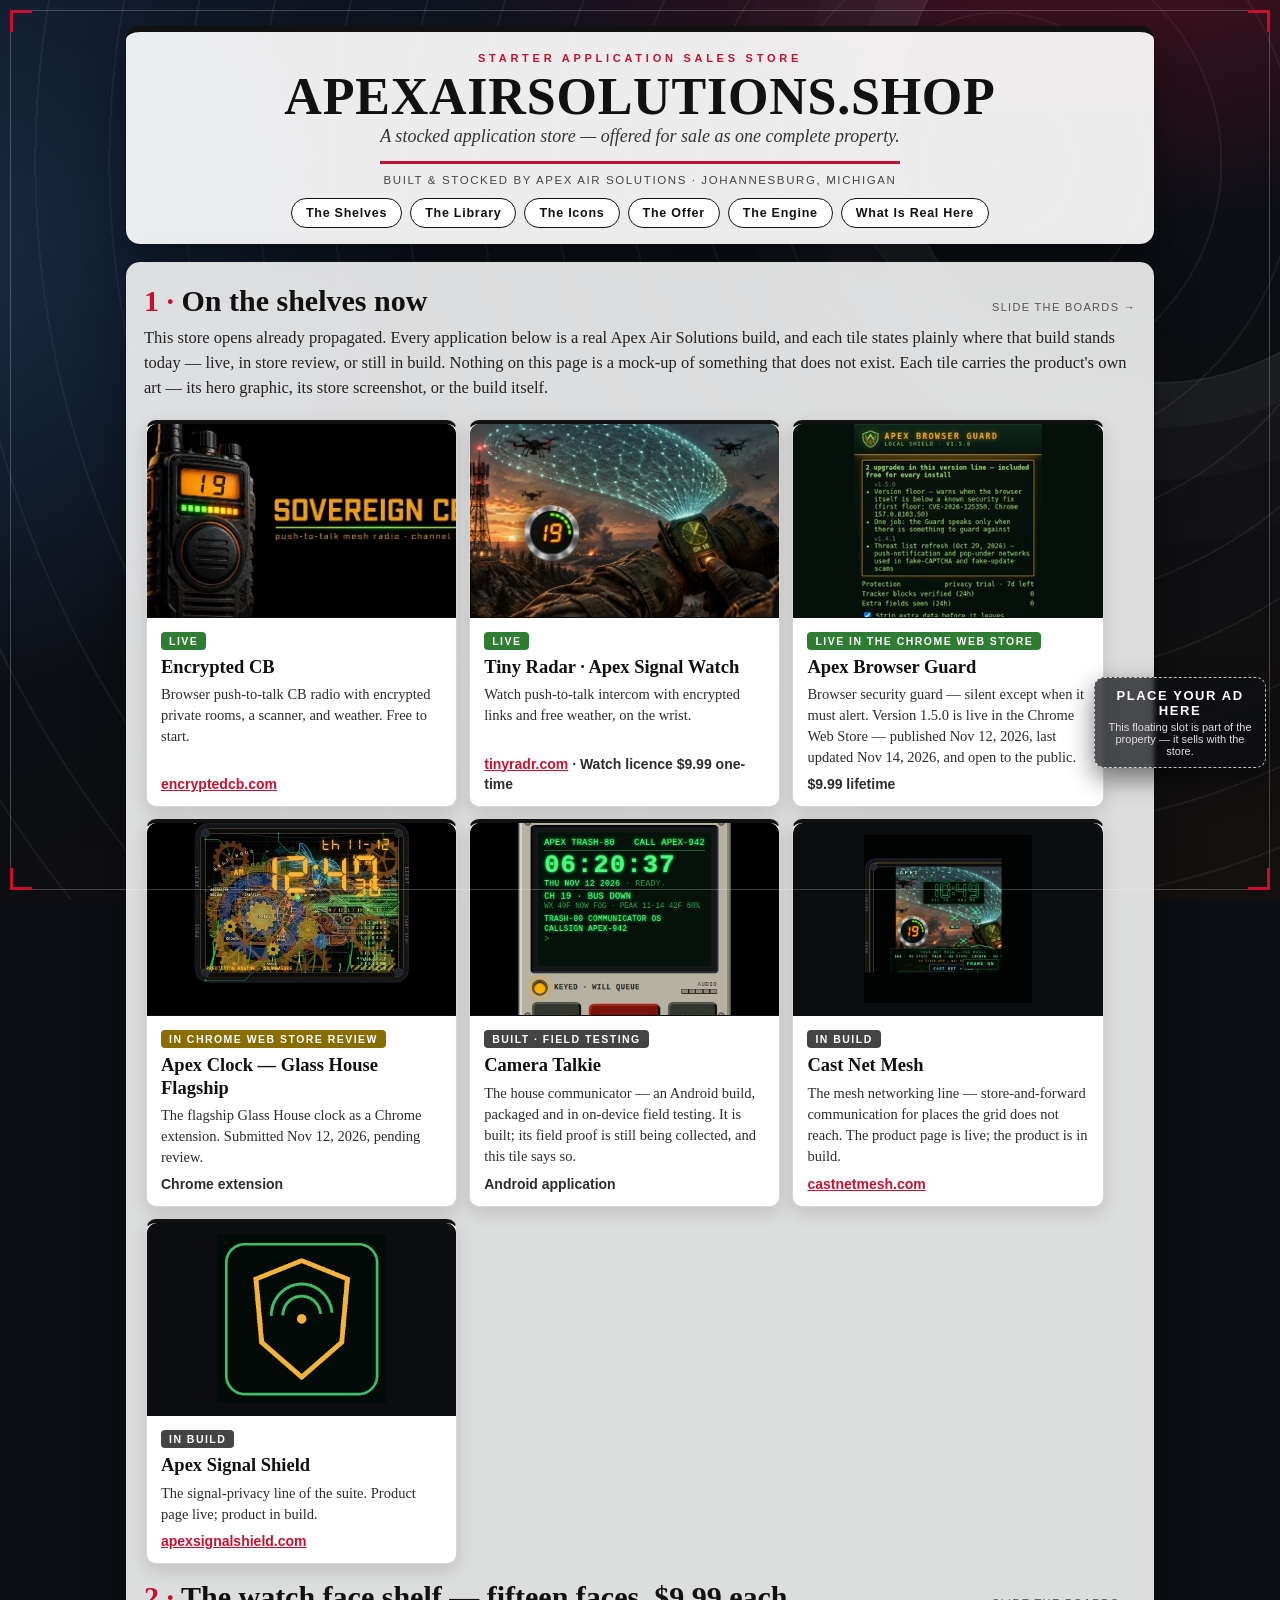
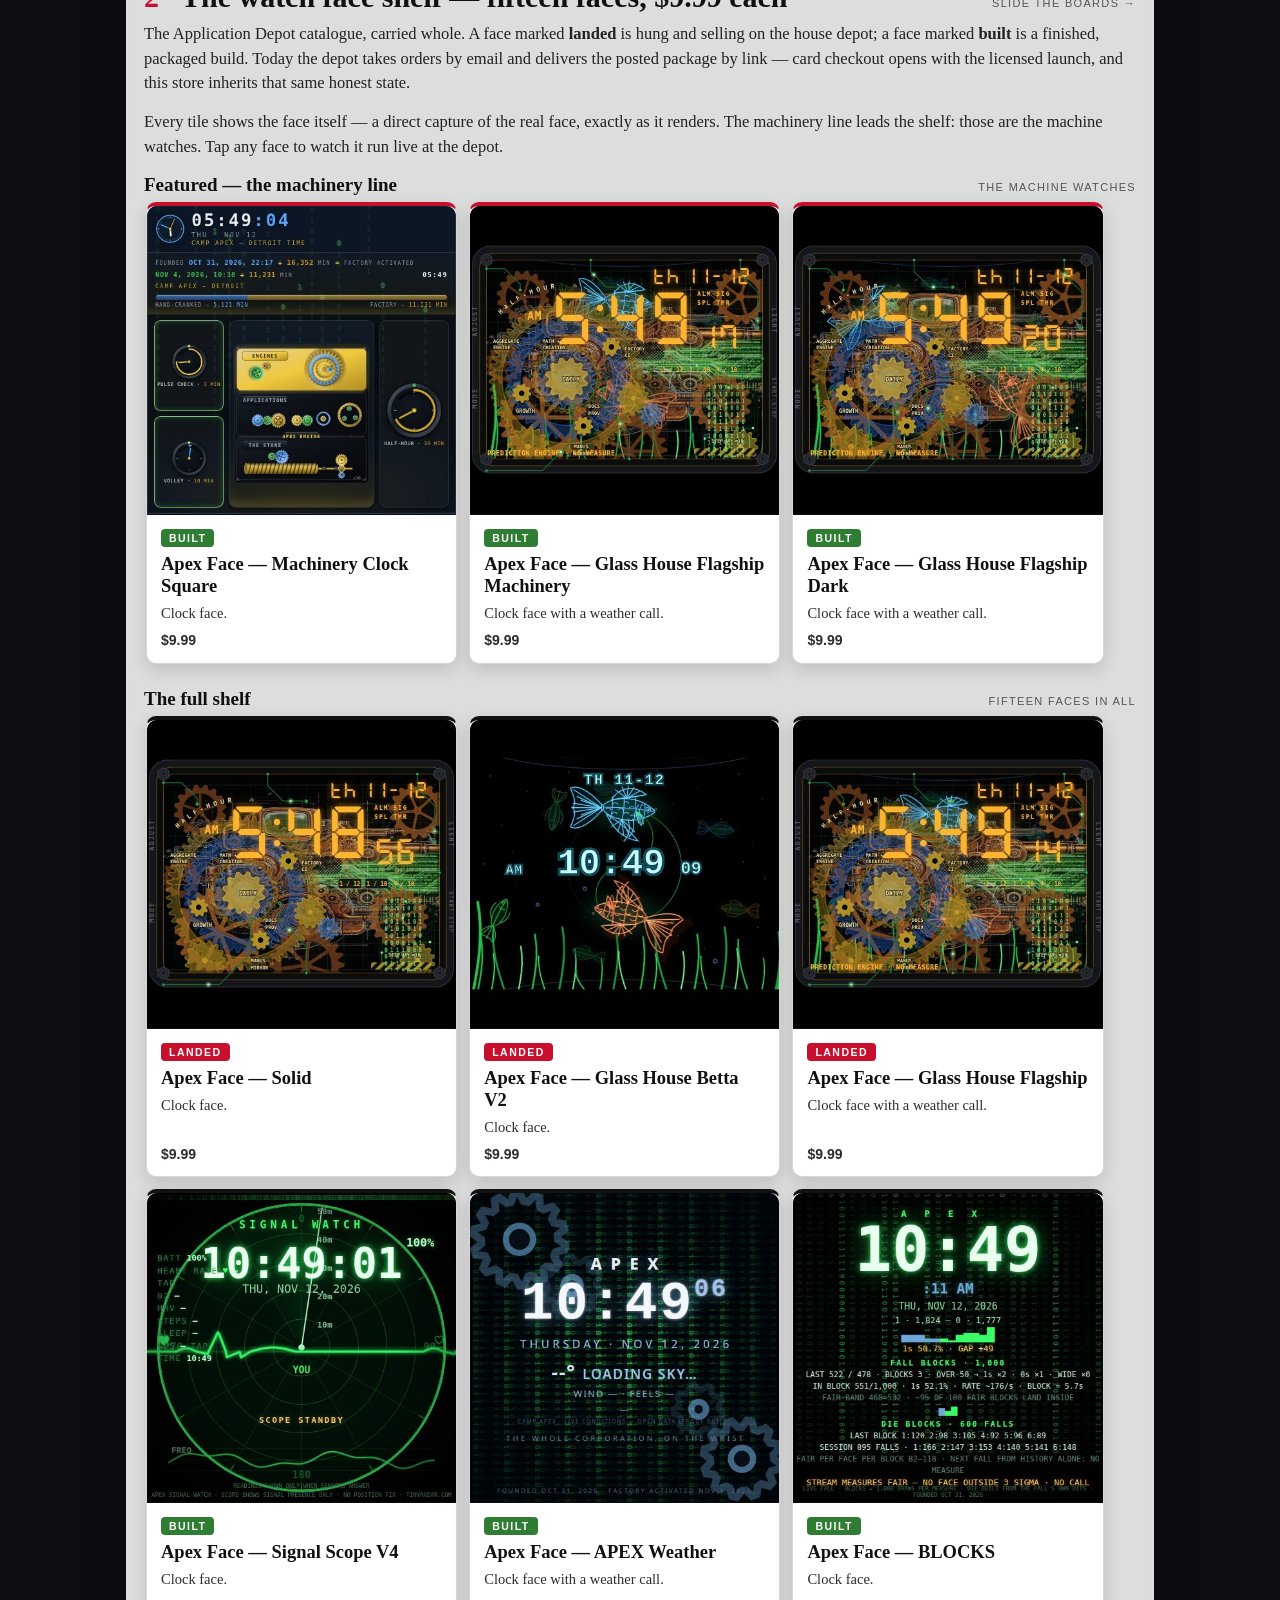
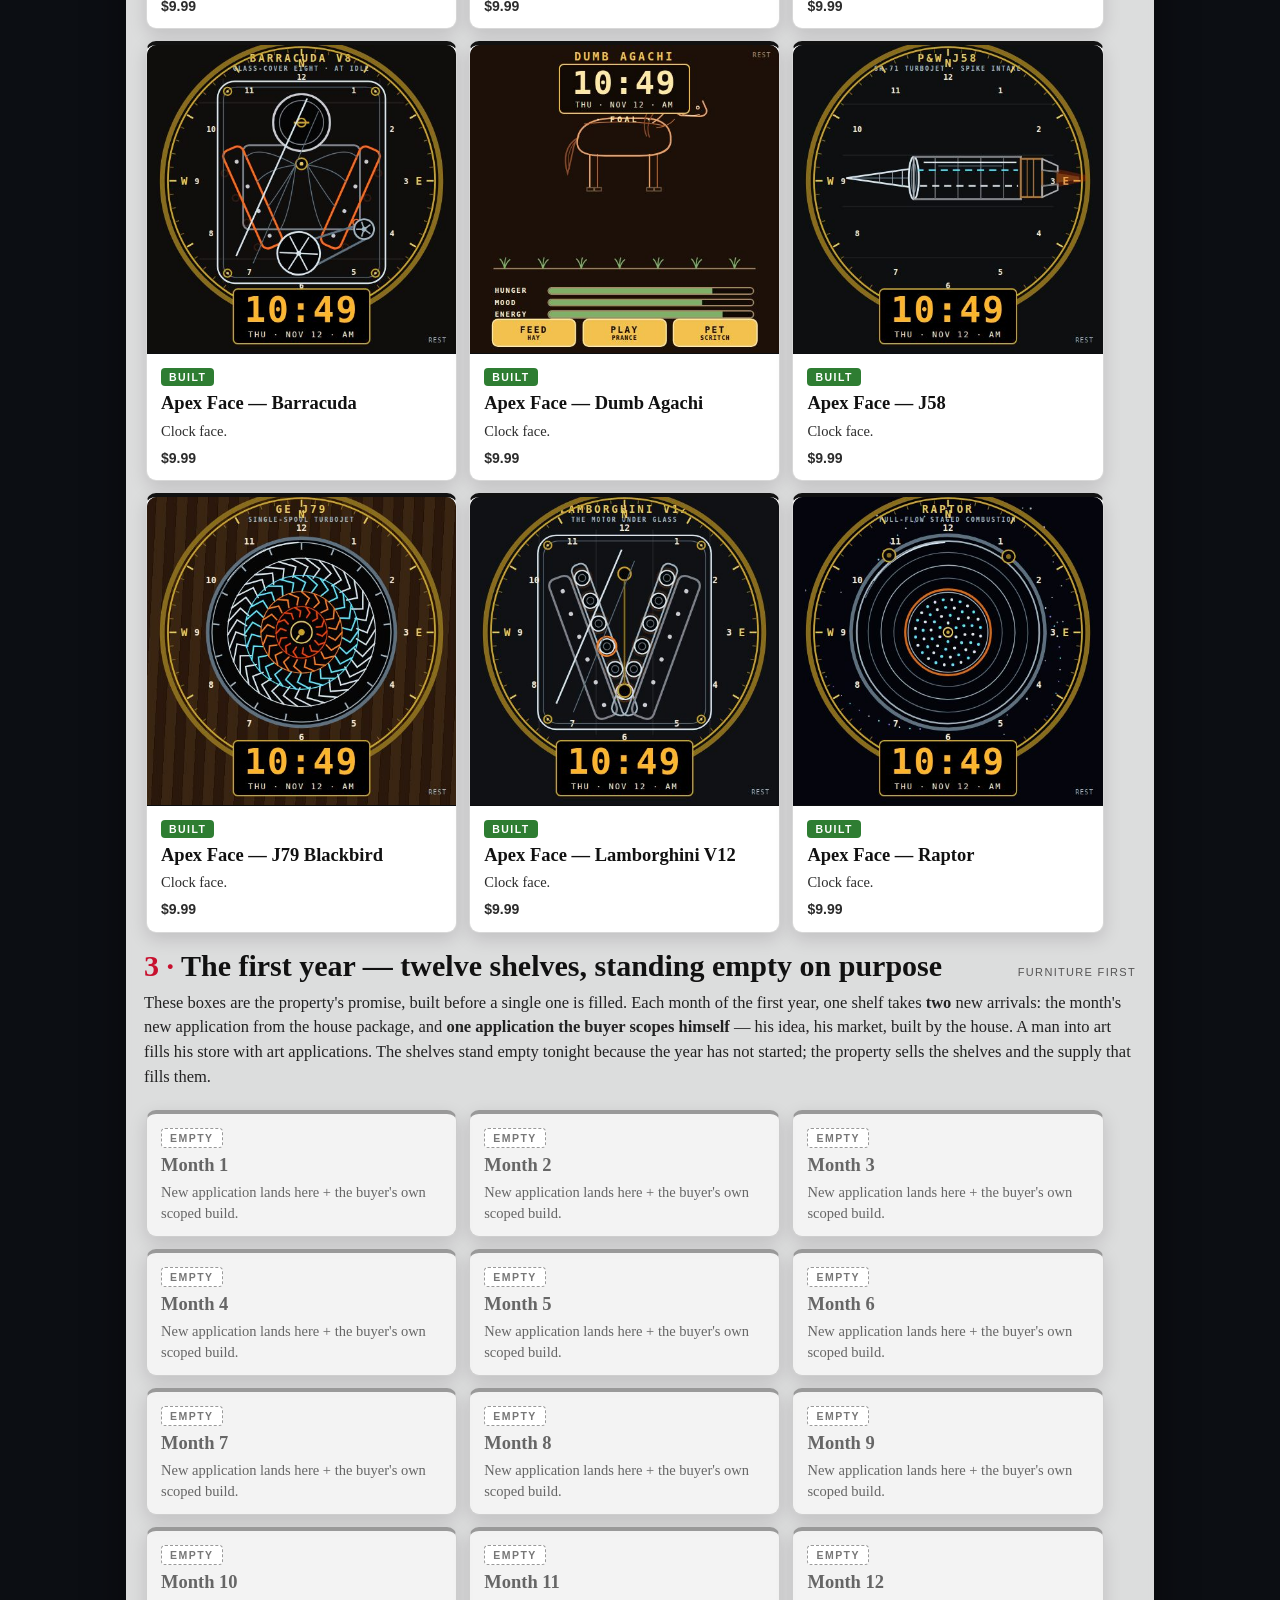
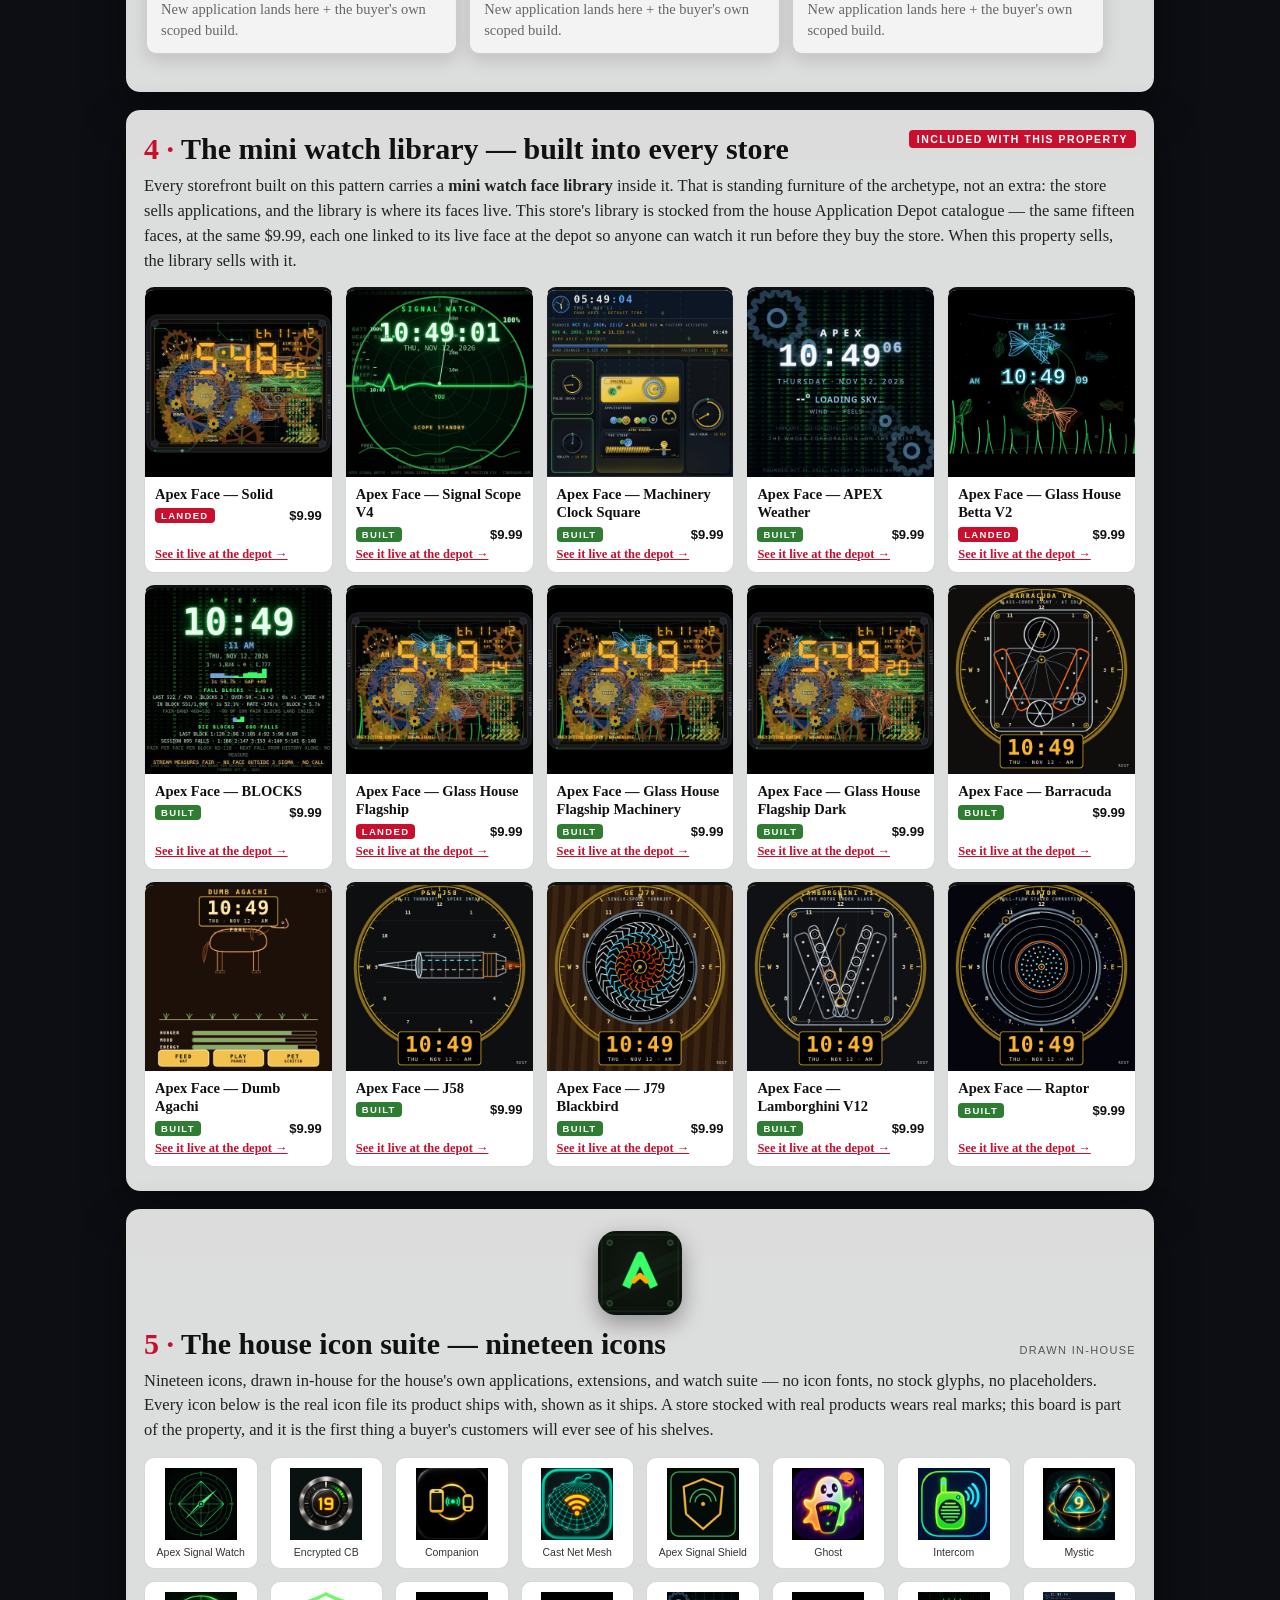
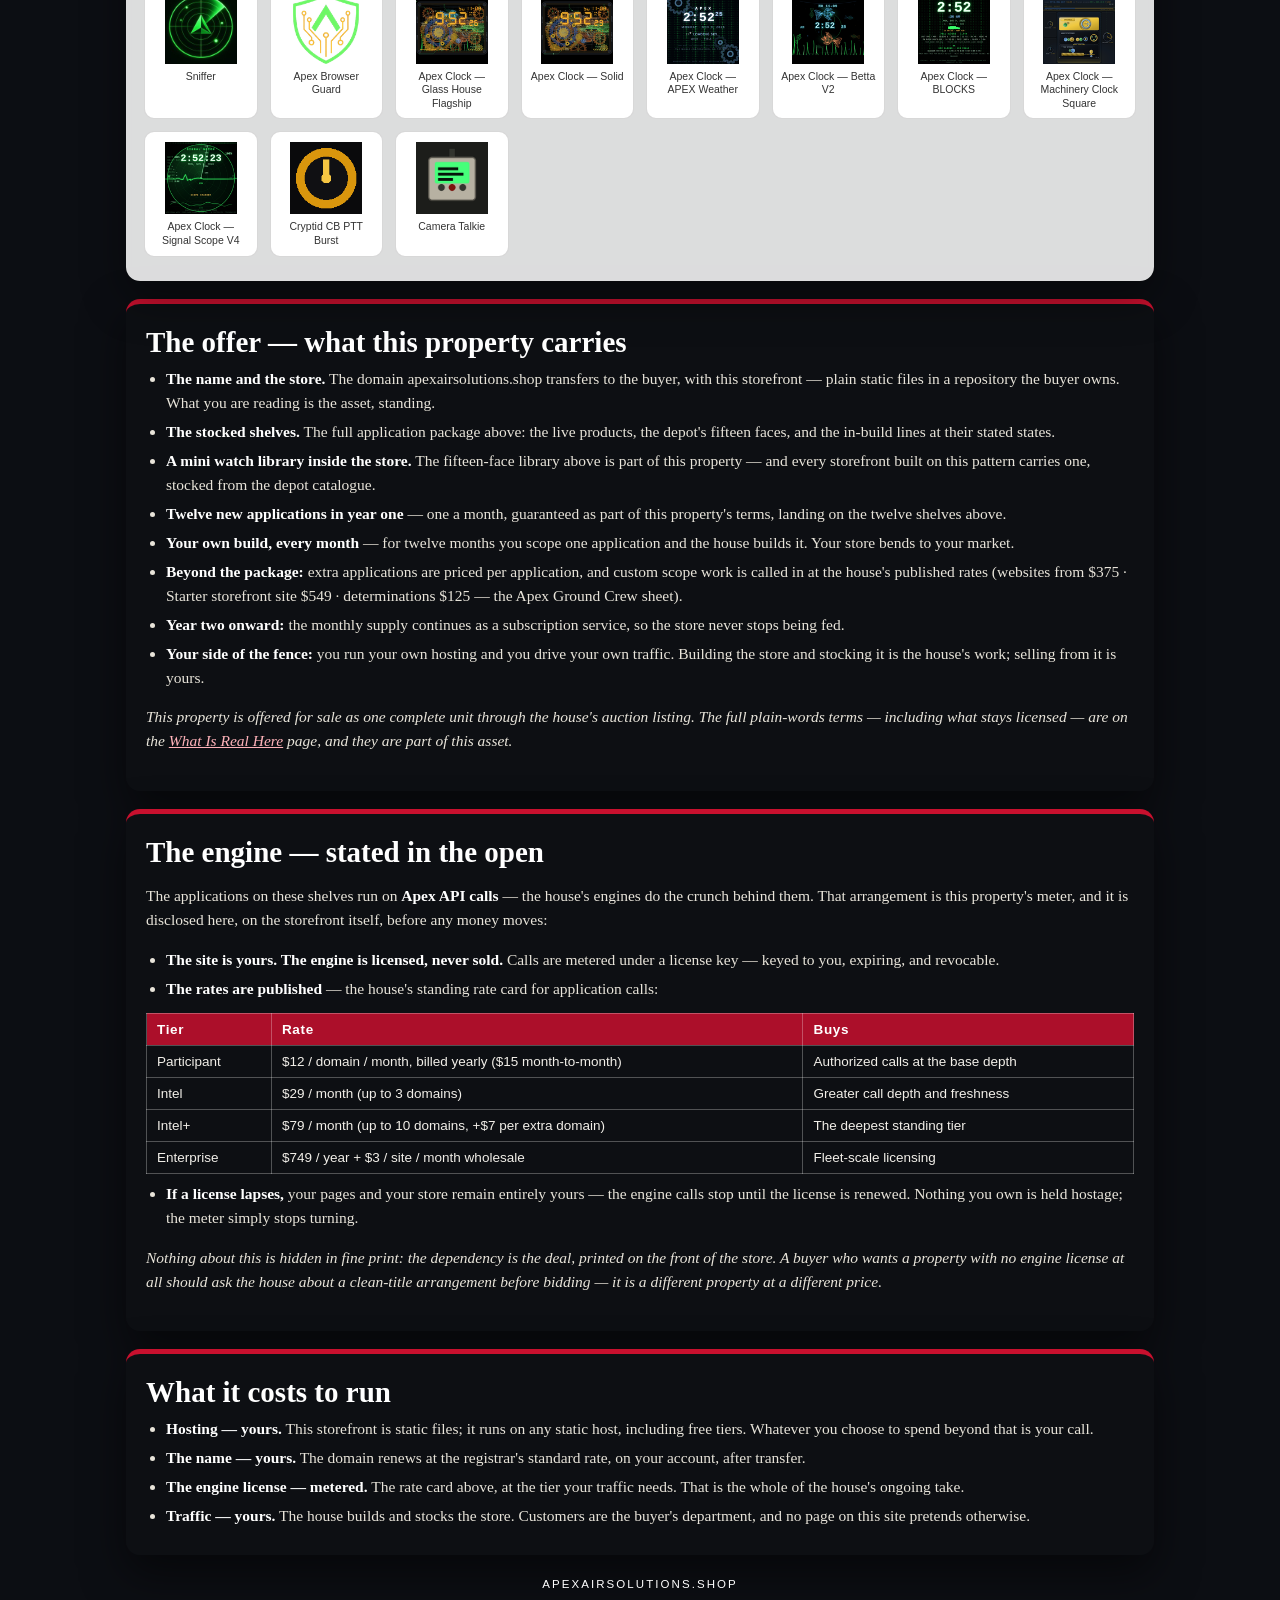
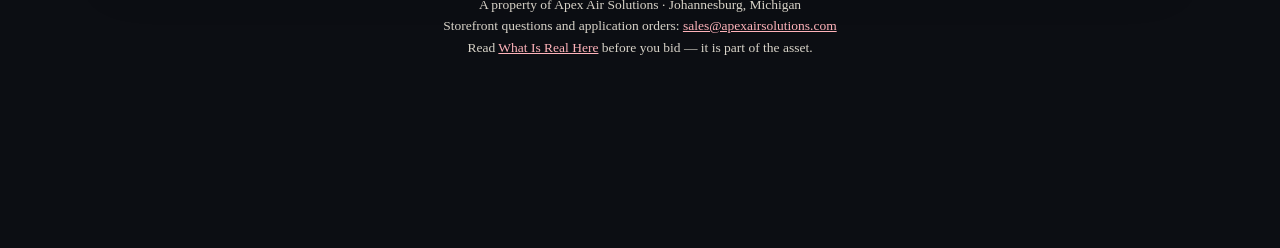
==== commit 6b09d34f: "Writers Guild Pass 1: Guard status, classifieds tariff, comms-lot copy - E-1: Apex Browser Guard is " ====
--- a/index.html
+++ b/index.html
@@ -69,11 +69,11 @@
       </article>
       <article class="tile">
         <figure class="art top"><img src="art/products/guard.jpg" alt="Apex Browser Guard — the extension's own Chrome Web Store screenshot, its popup as it ships" loading="lazy"></figure>
-        <span class="badge review">In Chrome Web Store review</span>
+        <span class="badge">Live in the Chrome Web Store</span>
         <h3>Apex Browser Guard</h3>
-        <p>Browser security guard — silent except when it must alert. Version 1.5.0 was submitted
-        to the Chrome Web Store on Nov 12, 2026 and is pending Google's review; it goes live the
-        day it passes.</p>
+        <p>Browser security guard — silent except when it must alert. Version 1.5.0 is live in
+        the Chrome Web Store — published Nov 12, 2026, last updated Nov 14, 2026, and open
+        to the public.</p>
         <p class="price">$9.99 lifetime</p>
       </article>
       <article class="tile">
--- a/style.css
+++ b/style.css
@@ -134,3 +134,38 @@
 footer{margin-top:20px;text-align:center;color:#d8d3c8;font-size:13.5px;line-height:1.6;padding:0 10px}
 footer .brandline{font-family:Verdana,Arial,sans-serif;letter-spacing:.18em;text-transform:uppercase;font-size:11.5px;color:#fff}
 footer a{color:#ffb3ba}
+/* ---- ART PASS (Nov 12, 2026): real product art, icon board, mini library ----
+   Palette discipline: art sits whole on the solid ink ground of its frame —
+   no overlays, no filters, no translucency over product art. Tones are the
+   palette's own: ink frame, crimson rule on featured pieces. */
+section.sheet[id]{scroll-margin-top:14px}
+.tile{position:relative}
+.art{
+  display:block;margin:-14px -14px 8px;overflow:hidden;
+  background:#0b0d10;border-bottom:1px solid var(--line);
+  border-radius:10px 10px 0 0;aspect-ratio:16/10;
+}
+.art img{width:100%;height:100%;object-fit:cover;display:block}
+.art.top img{object-position:top center}
+.art.contain{background:#0b0d10}
+.art.contain img{object-fit:contain;padding:12px}
+a.art{text-decoration:none}
+.tile .art.square{aspect-ratio:1/1}
+.board-head.sub{margin-top:10px}
+.board-head.sub h3{font-size:19px;margin:0}
+.rail.featured .tile{border-top:4px solid var(--crimson)}
+@media(max-width:759px){ .rail.featured .tile{flex-basis:92%} }
+.lib-grid{display:grid;grid-template-columns:repeat(auto-fill,minmax(158px,1fr));gap:12px}
+.lib-item{background:#fff;border:1px solid var(--line);border-top:3px solid var(--ink);border-radius:10px;overflow:hidden;display:flex;flex-direction:column}
+.lib-item img{width:100%;aspect-ratio:1/1;object-fit:cover;display:block;background:#0b0d10}
+.lib-item .pad{padding:8px 10px 10px;display:flex;flex-direction:column;gap:5px;flex:1}
+.lib-item h4{margin:0;font-size:14.5px;line-height:1.25}
+.lib-item .meta{display:flex;align-items:center;justify-content:space-between;font-family:Verdana,Arial,sans-serif;font-weight:bold;font-size:13px}
+.lib-item .live{margin:auto 0 0;font-size:12.5px}
+.lib-item .live a{color:var(--crimson);font-weight:bold}
+.badge.sm{font-size:9.5px;padding:2px 6px}
+.icon-mark{display:block;width:84px;height:84px;margin:2px auto 10px;border-radius:18px;box-shadow:0 8px 22px rgba(0,0,0,.35)}
+.icon-grid{display:grid;grid-template-columns:repeat(auto-fill,minmax(106px,1fr));gap:12px}
+.icon-cell{margin:0;background:#fff;border:1px solid var(--line);border-radius:10px;padding:10px 8px 8px;text-align:center}
+.icon-cell img{width:72px;height:72px;object-fit:contain;display:block;margin:0 auto 6px}
+.icon-cell figcaption{font-family:Verdana,Arial,sans-serif;font-size:10.5px;line-height:1.3;color:#333}
